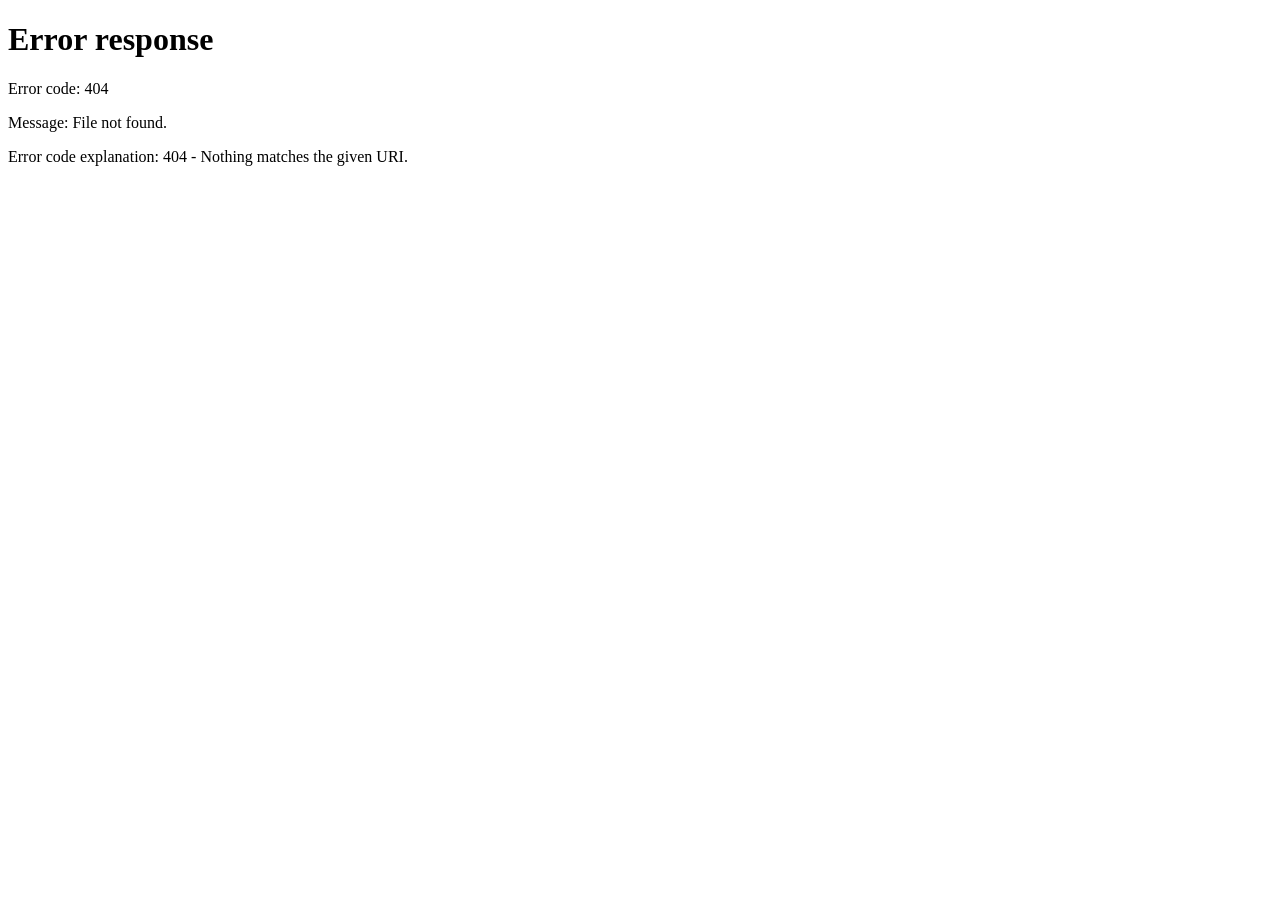
==== frontend/index.html @ 8ead1ac6 "Add dashboard" ====
<!DOCTYPE html>
<html lang="en">
<head>
    <meta charset="UTF-8">
    <meta name="viewport" content="width=device-width, initial-scale=1.0">
    <title>Campus Service Request Management System</title>
    <script>
        // Direct entry-point redirect
        if (localStorage.getItem("csrms_token")) {
            window.location.replace("/dashboard");
        } else {
            window.location.replace("/login");
        }
    </script>
</head>
<body>
    <p style="text-align: center; margin-top: 10%;">Redirecting...</p>
</body>
</html>
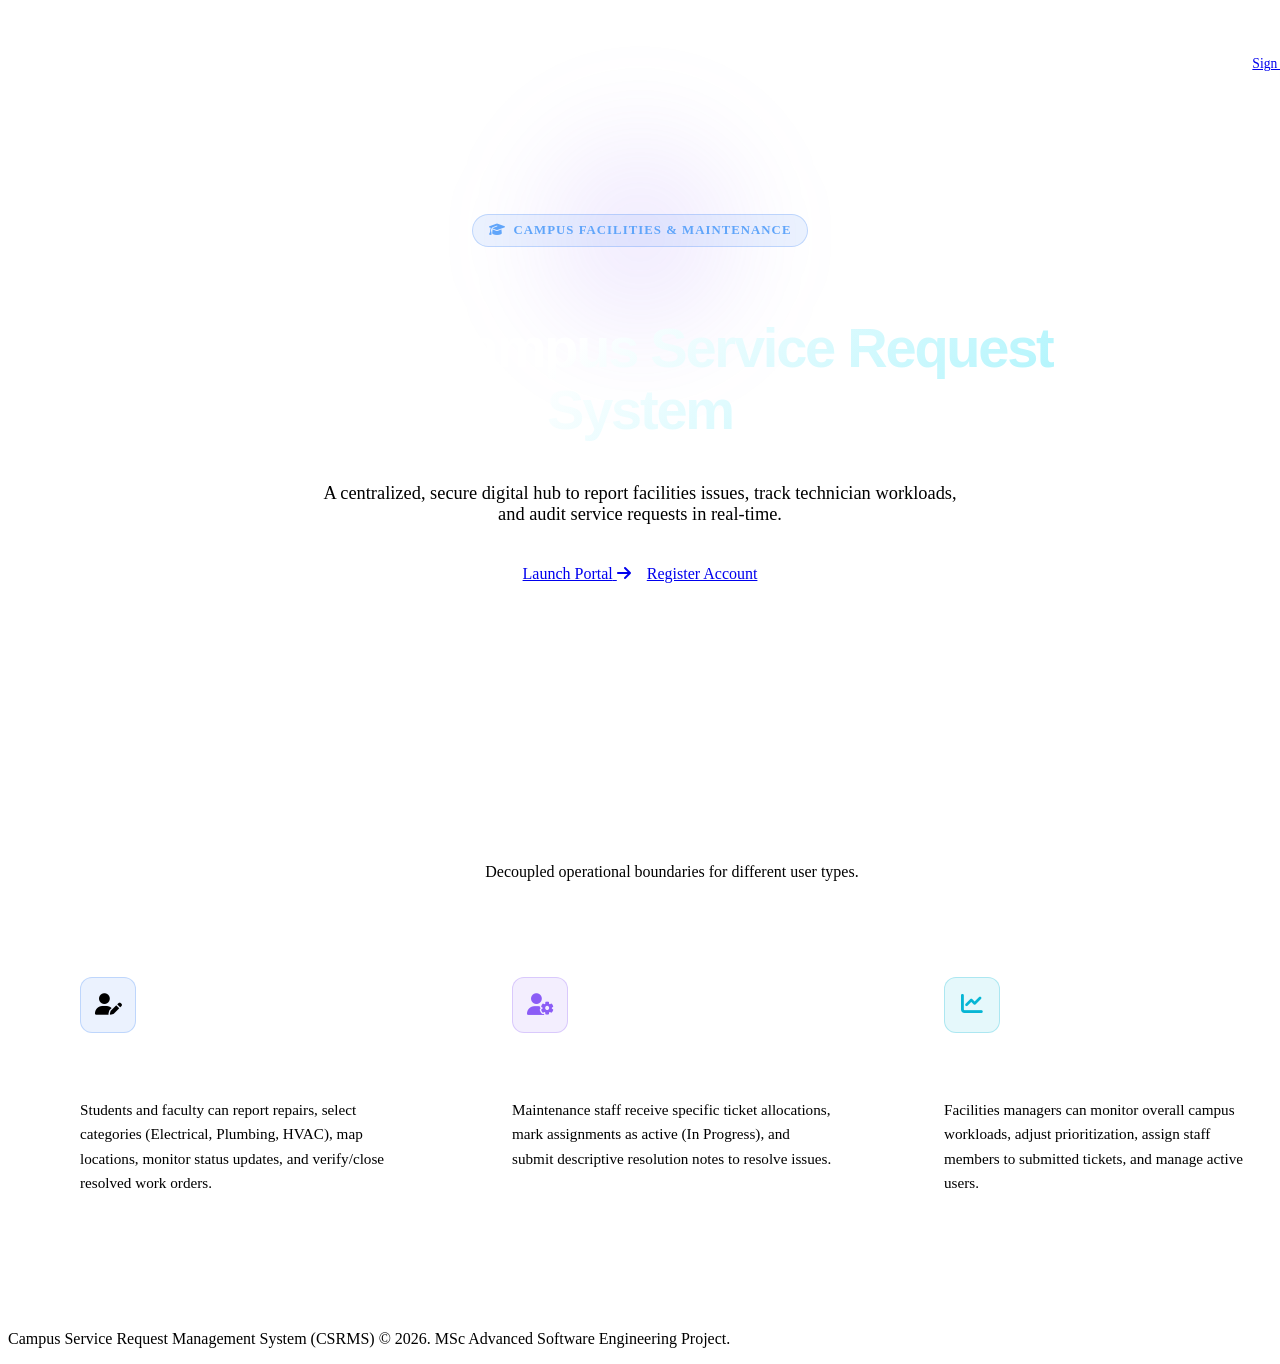
==== commit 645e719d: "Implement dynamic public homepage at root route" ====
--- a/frontend/index.html
+++ b/frontend/index.html
@@ -3,17 +3,260 @@
 <head>
     <meta charset="UTF-8">
     <meta name="viewport" content="width=device-width, initial-scale=1.0">
-    <title>Campus Service Request Management System</title>
+    <title>Campus Service Request Management System (CSRMS)</title>
+    <link rel="stylesheet" href="/css/styles.css">
+    <link rel="stylesheet" href="https://cdnjs.cloudflare.com/ajax/libs/font-awesome/6.4.0/css/all.min.css">
+    <link rel="icon" href="data:,">
+    <style>
+        /* Dedicated Landing Page Styles */
+        .landing-hero {
+            display: flex;
+            flex-direction: column;
+            align-items: center;
+            text-align: center;
+            padding: 6rem 2rem 4rem;
+            max-width: 900px;
+            margin: 0 auto;
+            position: relative;
+        }
+
+        .landing-hero::before {
+            content: '';
+            position: absolute;
+            top: 20%;
+            left: 50%;
+            transform: translate(-50%, -50%);
+            width: 300px;
+            height: 300px;
+            background: radial-gradient(circle, rgba(139, 92, 246, 0.15) 0%, transparent 70%);
+            z-index: -1;
+            filter: blur(40px);
+        }
+
+        .badge-announcement {
+            background-color: rgba(59, 130, 246, 0.1);
+            color: #60a5fa;
+            border: 1px solid rgba(59, 130, 246, 0.25);
+            padding: 0.5rem 1rem;
+            border-radius: 50px;
+            font-size: 0.8rem;
+            font-weight: 700;
+            text-transform: uppercase;
+            letter-spacing: 0.08em;
+            margin-bottom: 1.5rem;
+            display: inline-flex;
+            align-items: center;
+            gap: 0.5rem;
+        }
+
+        .landing-title {
+            font-family: 'Space Grotesk', sans-serif;
+            font-size: 3.5rem;
+            font-weight: 700;
+            line-height: 1.1;
+            letter-spacing: -0.04em;
+            margin-bottom: 1.5rem;
+            background: linear-gradient(135deg, #ffffff 40%, #a5f3fc 100%);
+            -webkit-background-clip: text;
+            -webkit-text-fill-color: transparent;
+        }
+
+        @media (max-width: 768px) {
+            .landing-title {
+                font-size: 2.5rem;
+            }
+        }
+
+        .landing-subtitle {
+            color: var(--text-sub);
+            font-size: 1.15rem;
+            max-width: 650px;
+            margin-bottom: 2.5rem;
+        }
+
+        .cta-group {
+            display: flex;
+            gap: 1rem;
+            flex-wrap: wrap;
+            justify-content: center;
+            margin-bottom: 4rem;
+        }
+
+        .features-section {
+            padding: 4rem 2rem;
+            max-width: var(--max-width);
+            margin: 0 auto;
+            width: 100%;
+        }
+
+        .section-header {
+            text-align: center;
+            margin-bottom: 3.5rem;
+        }
+
+        .section-header h2 {
+            font-family: 'Space Grotesk', sans-serif;
+            font-size: 2.25rem;
+            font-weight: 700;
+            letter-spacing: -0.03em;
+            color: #fff;
+            margin-bottom: 0.5rem;
+        }
+
+        .features-grid {
+            display: grid;
+            grid-template-columns: repeat(auto-fit, minmax(320px, 1fr));
+            gap: 2rem;
+        }
+
+        .feature-card {
+            background: var(--bg-surface);
+            backdrop-filter: blur(var(--blur-glass));
+            border: 1px solid var(--border-glass);
+            border-radius: var(--radius-md);
+            padding: 2.5rem;
+            transition: var(--transition);
+            box-shadow: var(--shadow-premium);
+        }
+
+        .feature-card:hover {
+            transform: translateY(-4px);
+            border-color: var(--border-active);
+            box-shadow: 0 15px 30px rgba(59, 130, 246, 0.15);
+        }
+
+        .feature-icon-wrapper {
+            width: 54px;
+            height: 54px;
+            border-radius: 12px;
+            background: rgba(59, 130, 246, 0.1);
+            border: 1px solid rgba(59, 130, 246, 0.25);
+            display: flex;
+            align-items: center;
+            justify-content: center;
+            margin-bottom: 1.5rem;
+        }
+
+        .feature-icon-wrapper i {
+            color: var(--primary);
+            font-size: 1.35rem;
+        }
+
+        .feature-card h3 {
+            font-family: 'Space Grotesk', sans-serif;
+            font-size: 1.35rem;
+            font-weight: 700;
+            color: #fff;
+            margin-bottom: 0.75rem;
+        }
+
+        .feature-card p {
+            color: var(--text-sub);
+            font-size: 0.95rem;
+            line-height: 1.6;
+        }
+
+        /* Top Navbar for Landing Page */
+        .landing-nav {
+            display: flex;
+            justify-content: space-between;
+            align-items: center;
+            padding: 1.5rem 2.5rem;
+            max-width: var(--max-width);
+            margin: 0 auto;
+            width: 100%;
+            border-bottom: 1px solid var(--border-glass);
+        }
+
+        .landing-nav .logo-section h2 {
+            font-family: 'Space Grotesk', sans-serif;
+            font-size: 1.35rem;
+            font-weight: 700;
+            background: var(--cyan-gradient);
+            -webkit-background-clip: text;
+            -webkit-text-fill-color: transparent;
+        }
+    </style>
+</head>
+<body>
+    <!-- Public Navbar -->
+    <nav class="landing-nav">
+        <div class="logo-section">
+            <h2><i class="fa-solid fa-hotel" style="color: #3b82f6; margin-right: 0.5rem;"></i>CSRMS Portal</h2>
+        </div>
+        <div>
+            <a href="/login" class="btn btn-secondary" style="padding: 0.5rem 1.25rem; font-size: 0.85rem;">Sign In</a>
+        </div>
+    </nav>
+
+    <!-- Hero Content -->
+    <main style="flex: 1;">
+        <section class="landing-hero">
+            <div class="badge-announcement">
+                <i class="fa-solid fa-graduation-cap"></i>
+                <span>Campus Facilities & Maintenance</span>
+            </div>
+            <h1 class="landing-title">Modern Campus Service Request System</h1>
+            <p class="landing-subtitle">
+                A centralized, secure digital hub to report facilities issues, track technician workloads, and audit service requests in real-time.
+            </p>
+            <div class="cta-group">
+                <a href="/login" class="btn btn-primary" style="width: auto;">
+                    <span>Launch Portal</span>
+                    <i class="fa-solid fa-arrow-right"></i>
+                </a>
+                <a href="/register" class="btn btn-secondary">
+                    <span>Register Account</span>
+                </a>
+            </div>
+        </section>
+
+        <!-- Features Grid -->
+        <section class="features-section">
+            <div class="section-header">
+                <h2>Role-Based Capabilities</h2>
+                <p style="color: var(--text-sub); font-size: 1rem;">Decoupled operational boundaries for different user types.</p>
+            </div>
+            
+            <div class="features-grid">
+                <!-- Card 1 -->
+                <div class="feature-card">
+                    <div class="feature-icon-wrapper">
+                        <i class="fa-solid fa-user-pen"></i>
+                    </div>
+                    <h3>Requesters Portal</h3>
+                    <p>Students and faculty can report repairs, select categories (Electrical, Plumbing, HVAC), map locations, monitor status updates, and verify/close resolved work orders.</p>
+                </div>
+                <!-- Card 2 -->
+                <div class="feature-card">
+                    <div class="feature-icon-wrapper" style="background: rgba(139, 92, 246, 0.1); border-color: rgba(139, 92, 246, 0.25);">
+                        <i class="fa-solid fa-user-gear" style="color: #8b5cf6;"></i>
+                    </div>
+                    <h3>Technician Workbench</h3>
+                    <p>Maintenance staff receive specific ticket allocations, mark assignments as active (In Progress), and submit descriptive resolution notes to resolve issues.</p>
+                </div>
+                <!-- Card 3 -->
+                <div class="feature-card">
+                    <div class="feature-icon-wrapper" style="background: rgba(6, 182, 212, 0.1); border-color: rgba(6, 182, 212, 0.25);">
+                        <i class="fa-solid fa-chart-line" style="color: #06b6d4;"></i>
+                    </div>
+                    <h3>Admin Console</h3>
+                    <p>Facilities managers can monitor overall campus workloads, adjust prioritization, assign staff members to submitted tickets, and manage active users.</p>
+                </div>
+            </div>
+        </section>
+    </main>
+
+    <!-- Global Footer -->
+    <footer class="app-footer">
+        <p>Campus Service Request Management System (CSRMS) © 2026. MSc Advanced Software Engineering Project.</p>
+    </footer>
+
     <script>
-        // Direct entry-point redirect
+        // Redirect to dashboard if already authenticated
         if (localStorage.getItem("csrms_token")) {
             window.location.replace("/dashboard");
-        } else {
-            window.location.replace("/login");
         }
     </script>
-</head>
-<body>
-    <p style="text-align: center; margin-top: 10%;">Redirecting...</p>
 </body>
 </html>
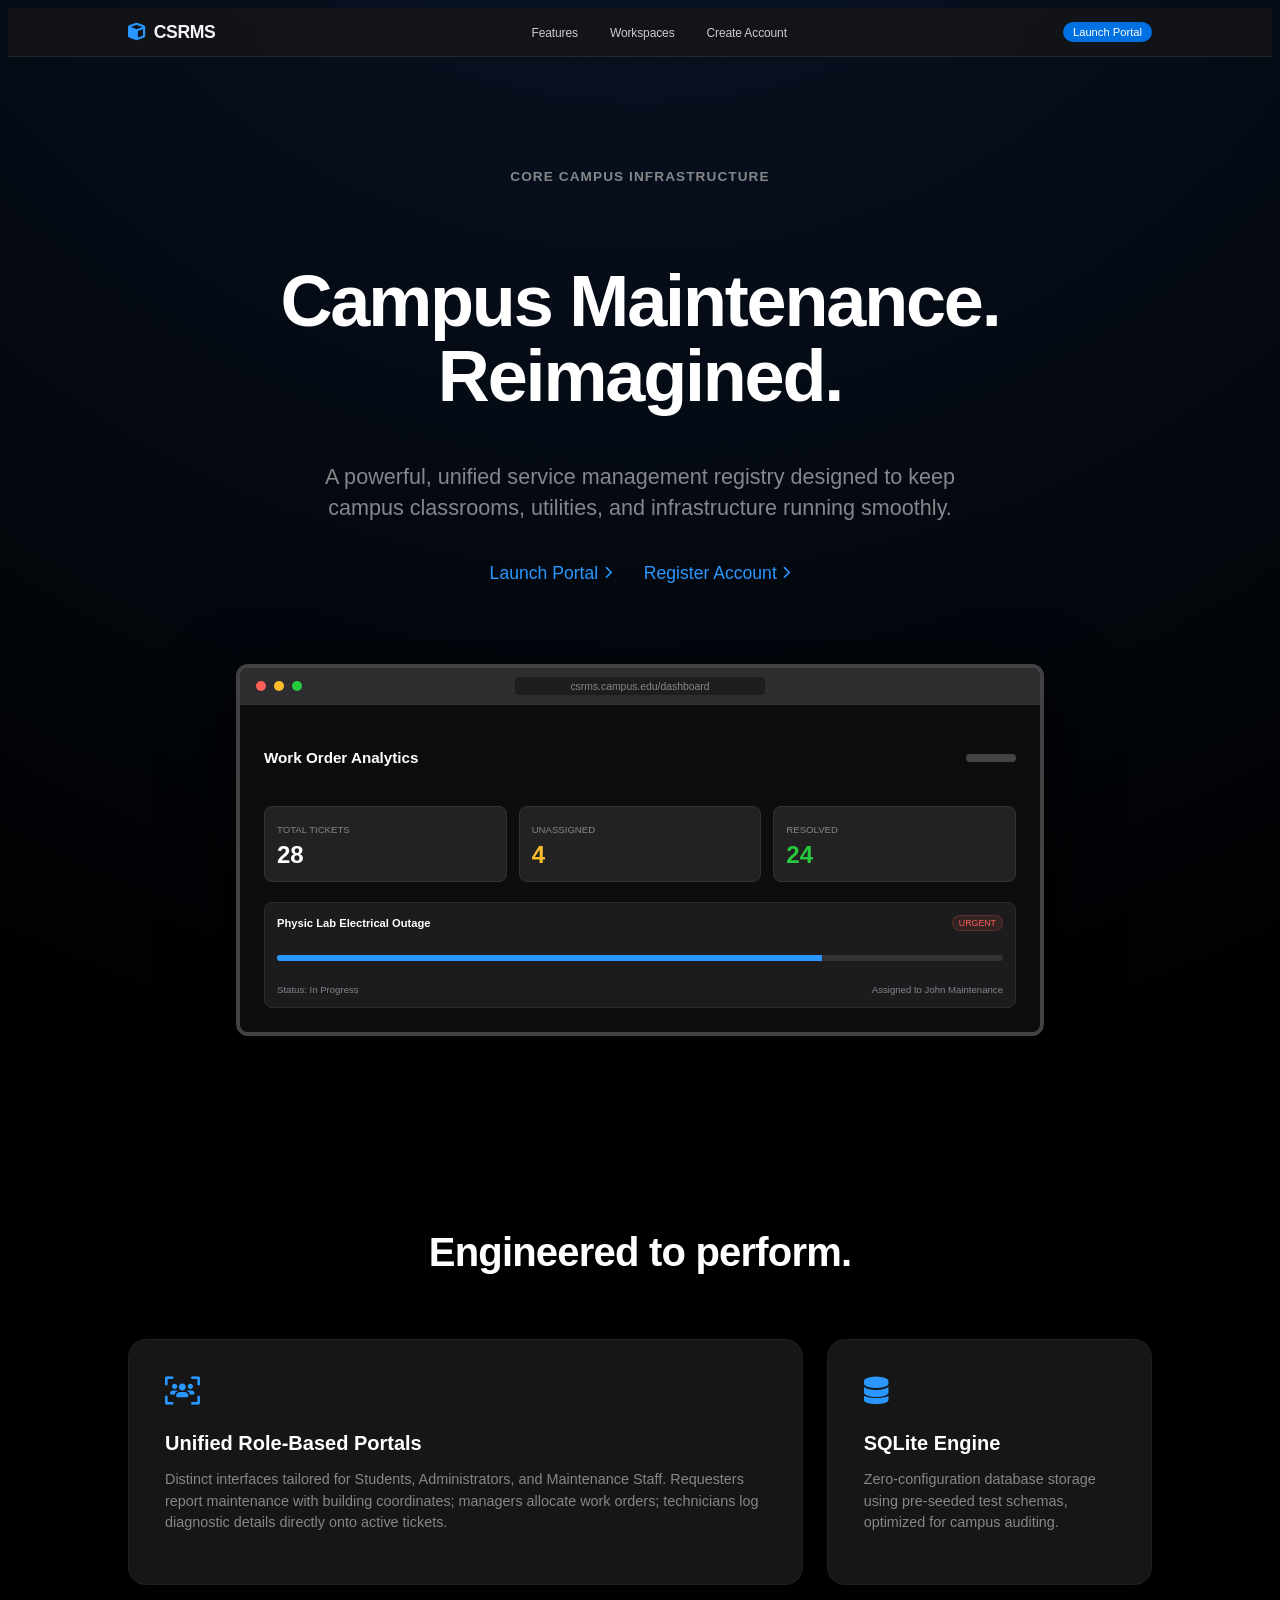
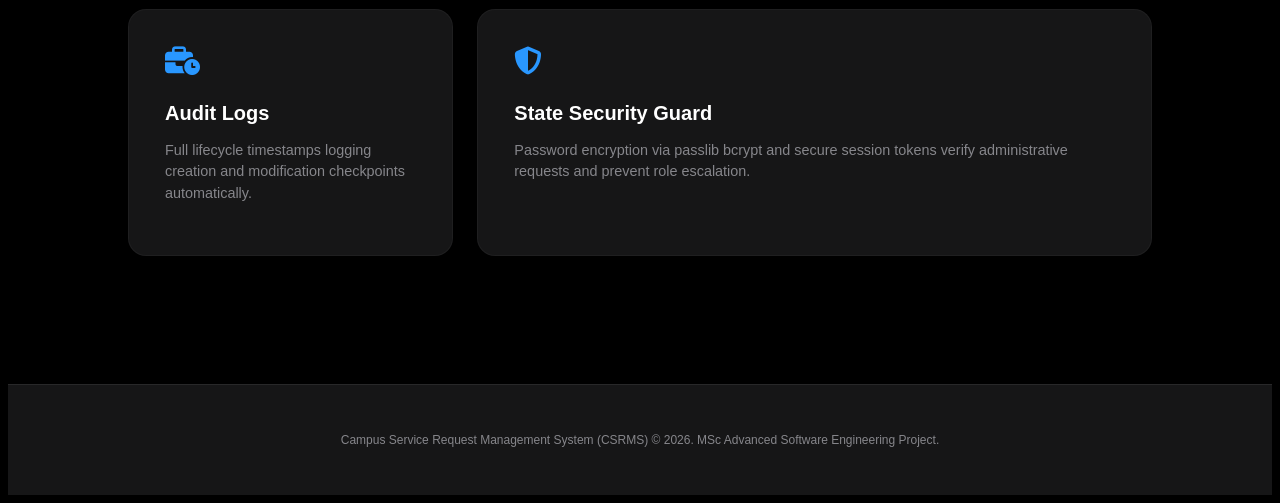
==== commit babd7eee: "Redesign landing page to reflect Apple product launch aesthetic" ====
--- a/frontend/index.html
+++ b/frontend/index.html
@@ -3,252 +3,457 @@
 <head>
     <meta charset="UTF-8">
     <meta name="viewport" content="width=device-width, initial-scale=1.0">
-    <title>Campus Service Request Management System (CSRMS)</title>
+    <title>CSRMS - Campus Maintenance. Reimagined.</title>
     <link rel="stylesheet" href="/css/styles.css">
     <link rel="stylesheet" href="https://cdnjs.cloudflare.com/ajax/libs/font-awesome/6.4.0/css/all.min.css">
     <link rel="icon" href="data:,">
     <style>
-        /* Dedicated Landing Page Styles */
-        .landing-hero {
+        /* Apple-Style Aesthetic Overrides */
+        body {
+            background-color: #000000 !important;
+            background-image: 
+                radial-gradient(circle at 50% -20%, rgba(59, 130, 246, 0.18) 0%, transparent 60%) !important;
+            color: #f5f5f7 !important;
+            font-family: -apple-system, BlinkMacSystemFont, "Segoe UI", Roboto, Helvetica, Arial, sans-serif;
+            -webkit-font-smoothing: antialiased;
+        }
+
+        /* Apple Minimalist Header */
+        .apple-nav {
+            background: rgba(22, 22, 23, 0.8);
+            backdrop-filter: blur(20px);
+            -webkit-backdrop-filter: blur(20px);
+            border-bottom: 1px solid rgba(255, 255, 255, 0.08);
+            position: sticky;
+            top: 0;
+            z-index: 1000;
+            width: 100%;
+        }
+
+        .apple-nav-container {
+            max-width: 1024px;
+            margin: 0 auto;
+            display: flex;
+            justify-content: space-between;
+            align-items: center;
+            height: 48px;
+            padding: 0 22px;
+        }
+
+        .apple-nav-logo {
+            font-family: 'Space Grotesk', sans-serif;
+            font-size: 1.1rem;
+            font-weight: 700;
+            color: #f5f5f7;
+            text-decoration: none;
+            display: flex;
+            align-items: center;
+            gap: 0.5rem;
+            letter-spacing: -0.02em;
+        }
+
+        .apple-nav-links {
+            display: flex;
+            gap: 2rem;
+            list-style: none;
+        }
+
+        @media (max-width: 768px) {
+            .apple-nav-links {
+                display: none;
+            }
+        }
+
+        .apple-nav-links a {
+            color: #cccccc;
+            text-decoration: none;
+            font-size: 0.75rem;
+            font-weight: 400;
+            transition: color 0.3s ease;
+            letter-spacing: -0.01em;
+        }
+
+        .apple-nav-links a:hover {
+            color: #f5f5f7;
+        }
+
+        .apple-nav-cta {
+            background-color: #0071e3;
+            color: #ffffff;
+            font-size: 0.7rem;
+            font-weight: 500;
+            padding: 4px 10px;
+            border-radius: 12px;
+            text-decoration: none;
+            transition: background 0.3s ease;
+        }
+
+        .apple-nav-cta:hover {
+            background-color: #147ce5;
+        }
+
+        /* Large Hero Presentation */
+        .hero-section {
             display: flex;
             flex-direction: column;
             align-items: center;
             text-align: center;
-            padding: 6rem 2rem 4rem;
-            max-width: 900px;
+            padding: 7rem 2rem 4rem;
+            max-width: 1000px;
             margin: 0 auto;
-            position: relative;
-        }
-
-        .landing-hero::before {
-            content: '';
-            position: absolute;
-            top: 20%;
-            left: 50%;
-            transform: translate(-50%, -50%);
-            width: 300px;
-            height: 300px;
-            background: radial-gradient(circle, rgba(139, 92, 246, 0.15) 0%, transparent 70%);
-            z-index: -1;
-            filter: blur(40px);
-        }
-
-        .badge-announcement {
-            background-color: rgba(59, 130, 246, 0.1);
-            color: #60a5fa;
-            border: 1px solid rgba(59, 130, 246, 0.25);
-            padding: 0.5rem 1rem;
-            border-radius: 50px;
-            font-size: 0.8rem;
-            font-weight: 700;
+        }
+
+        .hero-tag {
+            color: #86868b;
+            font-size: 0.85rem;
+            font-weight: 600;
+            letter-spacing: 0.08em;
             text-transform: uppercase;
-            letter-spacing: 0.08em;
-            margin-bottom: 1.5rem;
-            display: inline-flex;
-            align-items: center;
-            gap: 0.5rem;
-        }
-
-        .landing-title {
-            font-family: 'Space Grotesk', sans-serif;
-            font-size: 3.5rem;
-            font-weight: 700;
-            line-height: 1.1;
-            letter-spacing: -0.04em;
-            margin-bottom: 1.5rem;
-            background: linear-gradient(135deg, #ffffff 40%, #a5f3fc 100%);
-            -webkit-background-clip: text;
-            -webkit-text-fill-color: transparent;
-        }
-
-        @media (max-width: 768px) {
-            .landing-title {
-                font-size: 2.5rem;
-            }
-        }
-
-        .landing-subtitle {
-            color: var(--text-sub);
-            font-size: 1.15rem;
-            max-width: 650px;
-            margin-bottom: 2.5rem;
-        }
-
-        .cta-group {
-            display: flex;
-            gap: 1rem;
-            flex-wrap: wrap;
-            justify-content: center;
-            margin-bottom: 4rem;
-        }
-
-        .features-section {
-            padding: 4rem 2rem;
-            max-width: var(--max-width);
-            margin: 0 auto;
-            width: 100%;
-        }
-
-        .section-header {
-            text-align: center;
-            margin-bottom: 3.5rem;
-        }
-
-        .section-header h2 {
-            font-family: 'Space Grotesk', sans-serif;
-            font-size: 2.25rem;
+            margin-bottom: 1.25rem;
+        }
+
+        .hero-title {
+            font-family: -apple-system, BlinkMacSystemFont, sans-serif;
+            font-size: 4.5rem;
             font-weight: 700;
             letter-spacing: -0.03em;
-            color: #fff;
-            margin-bottom: 0.5rem;
-        }
-
-        .features-grid {
+            line-height: 1.05;
+            color: #ffffff;
+            margin-bottom: 1.5rem;
+        }
+
+        @media (max-width: 768px) {
+            .hero-title {
+                font-size: 3rem;
+            }
+        }
+
+        .hero-subtitle {
+            font-size: 1.35rem;
+            line-height: 1.45;
+            color: #86868b;
+            max-width: 680px;
+            margin-bottom: 2.5rem;
+            font-weight: 400;
+        }
+
+        .hero-ctas {
+            display: flex;
+            gap: 2rem;
+            font-size: 1.1rem;
+            font-weight: 500;
+            margin-bottom: 5rem;
+        }
+
+        .hero-ctas a {
+            color: #2997ff;
+            text-decoration: none;
+            display: flex;
+            align-items: center;
+            gap: 0.35rem;
+            transition: opacity 0.3s ease;
+        }
+
+        .hero-ctas a:hover {
+            text-decoration: underline;
+            opacity: 0.9;
+        }
+
+        /* Rendered CSS Device Frame Mockup */
+        .device-mockup {
+            width: 100%;
+            max-width: 800px;
+            background: #161617;
+            border: 4px solid #424245;
+            border-radius: 12px;
+            box-shadow: 0 25px 70px rgba(0, 0, 0, 0.9);
+            overflow: hidden;
+            margin-bottom: 6rem;
+            animation: mockupEntry 1s cubic-bezier(0.16, 1, 0.3, 1) forwards;
+        }
+
+        .mockup-header {
+            height: 36px;
+            background: #2d2d2f;
+            display: flex;
+            align-items: center;
+            padding: 0 16px;
+            border-bottom: 1px solid #333;
+            position: relative;
+        }
+
+        .mockup-dots {
+            display: flex;
+            gap: 8px;
+        }
+
+        .mockup-dot {
+            width: 10px;
+            height: 10px;
+            border-radius: 50%;
+        }
+
+        .mockup-dot.red { background: #ff5f56; }
+        .mockup-dot.yellow { background: #ffbd2e; }
+        .mockup-dot.green { background: #27c93f; }
+
+        .mockup-bar {
+            width: 250px;
+            height: 18px;
+            background: #1e1e1f;
+            border-radius: 4px;
+            position: absolute;
+            left: 50%;
+            transform: translateX(-50%);
+            display: flex;
+            align-items: center;
+            justify-content: center;
+            font-size: 0.65rem;
+            color: #86868b;
+        }
+
+        .mockup-body {
+            padding: 24px;
+            background: #0d0d0e;
+            text-align: left;
+        }
+
+        /* Bento Box Layout */
+        .bento-section {
+            max-width: 1024px;
+            margin: 0 auto 8rem;
+            padding: 0 24px;
+        }
+
+        .bento-header {
+            text-align: center;
+            margin-bottom: 4rem;
+        }
+
+        .bento-header h2 {
+            font-size: 2.5rem;
+            font-weight: 700;
+            letter-spacing: -0.02em;
+            color: #ffffff;
+        }
+
+        .bento-grid {
             display: grid;
-            grid-template-columns: repeat(auto-fit, minmax(320px, 1fr));
-            gap: 2rem;
-        }
-
-        .feature-card {
-            background: var(--bg-surface);
-            backdrop-filter: blur(var(--blur-glass));
-            border: 1px solid var(--border-glass);
-            border-radius: var(--radius-md);
-            padding: 2.5rem;
-            transition: var(--transition);
-            box-shadow: var(--shadow-premium);
-        }
-
-        .feature-card:hover {
-            transform: translateY(-4px);
-            border-color: var(--border-active);
-            box-shadow: 0 15px 30px rgba(59, 130, 246, 0.15);
-        }
-
-        .feature-icon-wrapper {
-            width: 54px;
-            height: 54px;
-            border-radius: 12px;
-            background: rgba(59, 130, 246, 0.1);
-            border: 1px solid rgba(59, 130, 246, 0.25);
-            display: flex;
-            align-items: center;
-            justify-content: center;
+            grid-template-columns: repeat(3, 1fr);
+            gap: 1.5rem;
+        }
+
+        @media (max-width: 768px) {
+            .bento-grid {
+                grid-template-columns: 1fr;
+            }
+        }
+
+        .bento-card {
+            background: #161617;
+            border-radius: 18px;
+            padding: 2.25rem;
+            border: 1px solid rgba(255, 255, 255, 0.04);
+            display: flex;
+            flex-direction: column;
+            justify-content: space-between;
+            transition: transform 0.3s ease, border-color 0.3s ease;
+        }
+
+        .bento-card:hover {
+            transform: scale(1.02);
+            border-color: rgba(255, 255, 255, 0.12);
+        }
+
+        .bento-card.col-2 {
+            grid-column: span 2;
+        }
+
+        @media (max-width: 768px) {
+            .bento-card.col-2 {
+                grid-column: span 1;
+            }
+        }
+
+        .bento-card h3 {
+            font-size: 1.25rem;
+            font-weight: 600;
+            color: #ffffff;
+            margin-bottom: 0.75rem;
+        }
+
+        .bento-card p {
+            color: #86868b;
+            font-size: 0.9rem;
+            line-height: 1.5;
+        }
+
+        .bento-icon {
+            font-size: 1.75rem;
+            color: #2997ff;
             margin-bottom: 1.5rem;
         }
 
-        .feature-icon-wrapper i {
-            color: var(--primary);
-            font-size: 1.35rem;
-        }
-
-        .feature-card h3 {
-            font-family: 'Space Grotesk', sans-serif;
-            font-size: 1.35rem;
-            font-weight: 700;
-            color: #fff;
-            margin-bottom: 0.75rem;
-        }
-
-        .feature-card p {
-            color: var(--text-sub);
-            font-size: 0.95rem;
-            line-height: 1.6;
-        }
-
-        /* Top Navbar for Landing Page */
-        .landing-nav {
-            display: flex;
-            justify-content: space-between;
-            align-items: center;
-            padding: 1.5rem 2.5rem;
-            max-width: var(--max-width);
+        /* Apple Minimalist Footer */
+        .apple-footer {
+            background: #161617;
+            border-top: 1px solid rgba(255, 255, 255, 0.08);
+            padding: 3rem 1.5rem;
+            font-size: 0.75rem;
+            color: #86868b;
+            text-align: center;
+        }
+
+        .apple-footer p {
+            max-width: 1024px;
             margin: 0 auto;
-            width: 100%;
-            border-bottom: 1px solid var(--border-glass);
-        }
-
-        .landing-nav .logo-section h2 {
-            font-family: 'Space Grotesk', sans-serif;
-            font-size: 1.35rem;
-            font-weight: 700;
-            background: var(--cyan-gradient);
-            -webkit-background-clip: text;
-            -webkit-text-fill-color: transparent;
+        }
+
+        @keyframes mockupEntry {
+            from {
+                opacity: 0;
+                transform: translateY(40px) scale(0.98);
+            }
+            to {
+                opacity: 1;
+                transform: translateY(0) scale(1);
+            }
         }
     </style>
 </head>
 <body>
-    <!-- Public Navbar -->
-    <nav class="landing-nav">
-        <div class="logo-section">
-            <h2><i class="fa-solid fa-hotel" style="color: #3b82f6; margin-right: 0.5rem;"></i>CSRMS Portal</h2>
-        </div>
-        <div>
-            <a href="/login" class="btn btn-secondary" style="padding: 0.5rem 1.25rem; font-size: 0.85rem;">Sign In</a>
+    <!-- Apple Thin Header Navigation -->
+    <nav class="apple-nav">
+        <div class="apple-nav-container">
+            <a href="/" class="apple-nav-logo">
+                <i class="fa-solid fa-cube" style="color: #2997ff;"></i>
+                <span>CSRMS</span>
+            </a>
+            <ul class="apple-nav-links">
+                <li><a href="#features">Features</a></li>
+                <li><a href="#workspaces">Workspaces</a></li>
+                <li><a href="/register">Create Account</a></li>
+            </ul>
+            <a href="/login" class="apple-nav-cta">Launch Portal</a>
         </div>
     </nav>
 
-    <!-- Hero Content -->
-    <main style="flex: 1;">
-        <section class="landing-hero">
-            <div class="badge-announcement">
-                <i class="fa-solid fa-graduation-cap"></i>
-                <span>Campus Facilities & Maintenance</span>
+    <!-- Product Intro Hero -->
+    <main>
+        <section class="hero-section">
+            <span class="hero-tag">Core Campus Infrastructure</span>
+            <h1 class="hero-title">Campus Maintenance. Reimagined.</h1>
+            <p class="hero-subtitle">
+                A powerful, unified service management registry designed to keep campus classrooms, utilities, and infrastructure running smoothly.
+            </p>
+            <div class="hero-ctas">
+                <a href="/login">Launch Portal <i class="fa-solid fa-chevron-right" style="font-size: 0.8rem;"></i></a>
+                <a href="/register">Register Account <i class="fa-solid fa-chevron-right" style="font-size: 0.8rem;"></i></a>
             </div>
-            <h1 class="landing-title">Modern Campus Service Request System</h1>
-            <p class="landing-subtitle">
-                A centralized, secure digital hub to report facilities issues, track technician workloads, and audit service requests in real-time.
-            </p>
-            <div class="cta-group">
-                <a href="/login" class="btn btn-primary" style="width: auto;">
-                    <span>Launch Portal</span>
-                    <i class="fa-solid fa-arrow-right"></i>
-                </a>
-                <a href="/register" class="btn btn-secondary">
-                    <span>Register Account</span>
-                </a>
+
+            <!-- Device Frame Mockup of Dashboard -->
+            <div class="device-mockup">
+                <div class="mockup-header">
+                    <div class="mockup-dots">
+                        <div class="mockup-dot red"></div>
+                        <div class="mockup-dot yellow"></div>
+                        <div class="mockup-dot green"></div>
+                    </div>
+                    <div class="mockup-bar">csrms.campus.edu/dashboard</div>
+                </div>
+                <div class="mockup-body">
+                    <!-- Miniature Dashboard Preview -->
+                    <div style="display:flex; justify-content:space-between; align-items:center; margin-bottom: 20px;">
+                        <h4 style="color:#ffffff; font-size:0.95rem; font-weight:600;">Work Order Analytics</h4>
+                        <div style="width:50px; height:8px; background:#444; border-radius:4px;"></div>
+                    </div>
+                    <div style="display:grid; grid-template-columns: repeat(3, 1fr); gap:12px; margin-bottom:20px;">
+                        <div style="background:#222; border-radius:8px; padding:12px; border:1px solid #333;">
+                            <span style="font-size:0.6rem; color:#86868b; text-transform:uppercase;">Total Tickets</span>
+                            <div style="font-size:1.5rem; font-weight:700; color:#fff; margin-top:4px;">28</div>
+                        </div>
+                        <div style="background:#222; border-radius:8px; padding:12px; border:1px solid #333;">
+                            <span style="font-size:0.6rem; color:#86868b; text-transform:uppercase;">Unassigned</span>
+                            <div style="font-size:1.5rem; font-weight:700; color:#ffbd2e; margin-top:4px;">4</div>
+                        </div>
+                        <div style="background:#222; border-radius:8px; padding:12px; border:1px solid #333;">
+                            <span style="font-size:0.6rem; color:#86868b; text-transform:uppercase;">Resolved</span>
+                            <div style="font-size:1.5rem; font-weight:700; color:#27c93f; margin-top:4px;">24</div>
+                        </div>
+                    </div>
+                    <div style="background:#1c1c1e; height:80px; border-radius:8px; border:1px solid #2c2c2e; padding:12px; display:flex; flex-direction:column; justify-content:space-between;">
+                        <div style="display:flex; justify-content:space-between; align-items:center;">
+                            <span style="font-size:0.7rem; font-weight:600; color:#fff;">Physic Lab Electrical Outage</span>
+                            <span style="font-size:0.55rem; padding:2px 6px; border-radius:10px; background:rgba(255, 95, 86, 0.1); color:#ff5f56; border:1px solid rgba(255, 95, 86, 0.2);">URGENT</span>
+                        </div>
+                        <div style="height:6px; background:#333; border-radius:3px; overflow:hidden;">
+                            <div style="width:75%; height:100%; background:#2997ff;"></div>
+                        </div>
+                        <div style="display:flex; justify-content:space-between; font-size:0.6rem; color:#86868b;">
+                            <span>Status: In Progress</span>
+                            <span>Assigned to John Maintenance</span>
+                        </div>
+                    </div>
+                </div>
             </div>
         </section>
 
-        <!-- Features Grid -->
-        <section class="features-section">
-            <div class="section-header">
-                <h2>Role-Based Capabilities</h2>
-                <p style="color: var(--text-sub); font-size: 1rem;">Decoupled operational boundaries for different user types.</p>
+        <!-- Bento Grid Presentation -->
+        <section class="bento-section" id="features">
+            <div class="bento-header">
+                <h2>Engineered to perform.</h2>
             </div>
-            
-            <div class="features-grid">
-                <!-- Card 1 -->
-                <div class="feature-card">
-                    <div class="feature-icon-wrapper">
-                        <i class="fa-solid fa-user-pen"></i>
-                    </div>
-                    <h3>Requesters Portal</h3>
-                    <p>Students and faculty can report repairs, select categories (Electrical, Plumbing, HVAC), map locations, monitor status updates, and verify/close resolved work orders.</p>
-                </div>
-                <!-- Card 2 -->
-                <div class="feature-card">
-                    <div class="feature-icon-wrapper" style="background: rgba(139, 92, 246, 0.1); border-color: rgba(139, 92, 246, 0.25);">
-                        <i class="fa-solid fa-user-gear" style="color: #8b5cf6;"></i>
-                    </div>
-                    <h3>Technician Workbench</h3>
-                    <p>Maintenance staff receive specific ticket allocations, mark assignments as active (In Progress), and submit descriptive resolution notes to resolve issues.</p>
-                </div>
-                <!-- Card 3 -->
-                <div class="feature-card">
-                    <div class="feature-icon-wrapper" style="background: rgba(6, 182, 212, 0.1); border-color: rgba(6, 182, 212, 0.25);">
-                        <i class="fa-solid fa-chart-line" style="color: #06b6d4;"></i>
-                    </div>
-                    <h3>Admin Console</h3>
-                    <p>Facilities managers can monitor overall campus workloads, adjust prioritization, assign staff members to submitted tickets, and manage active users.</p>
+
+            <div class="bento-grid">
+                <!-- Bento 1: Role Workspaces (2/3 Col) -->
+                <div class="bento-card col-2">
+                    <div>
+                        <div class="bento-icon"><i class="fa-solid fa-users-viewfinder"></i></div>
+                        <h3>Unified Role-Based Portals</h3>
+                        <p>
+                            Distinct interfaces tailored for Students, Administrators, and Maintenance Staff. Requesters report maintenance with building coordinates; managers allocate work orders; technicians log diagnostic details directly onto active tickets.
+                        </p>
+                    </div>
+                </div>
+
+                <!-- Bento 2: Local Persistence (1/3 Col) -->
+                <div class="bento-card">
+                    <div>
+                        <div class="bento-icon"><i class="fa-solid fa-database"></i></div>
+                        <h3>SQLite Engine</h3>
+                        <p>
+                            Zero-configuration database storage using pre-seeded test schemas, optimized for campus auditing.
+                        </p>
+                    </div>
+                </div>
+
+                <!-- Bento 3: Time Registry (1/3 Col) -->
+                <div class="bento-card">
+                    <div>
+                        <div class="bento-icon"><i class="fa-solid fa-business-time"></i></div>
+                        <h3>Audit Logs</h3>
+                        <p>
+                            Full lifecycle timestamps logging creation and modification checkpoints automatically.
+                        </p>
+                    </div>
+                </div>
+
+                <!-- Bento 4: Securing Boundaries (2/3 Col) -->
+                <div class="bento-card col-2">
+                    <div>
+                        <div class="bento-icon"><i class="fa-solid fa-shield-halved"></i></div>
+                        <h3>State Security Guard</h3>
+                        <p>
+                            Password encryption via passlib bcrypt and secure session tokens verify administrative requests and prevent role escalation.
+                        </p>
+                    </div>
                 </div>
             </div>
         </section>
     </main>
 
-    <!-- Global Footer -->
-    <footer class="app-footer">
+    <!-- Apple Thin Footer -->
+    <footer class="apple-footer">
         <p>Campus Service Request Management System (CSRMS) © 2026. MSc Advanced Software Engineering Project.</p>
     </footer>
 
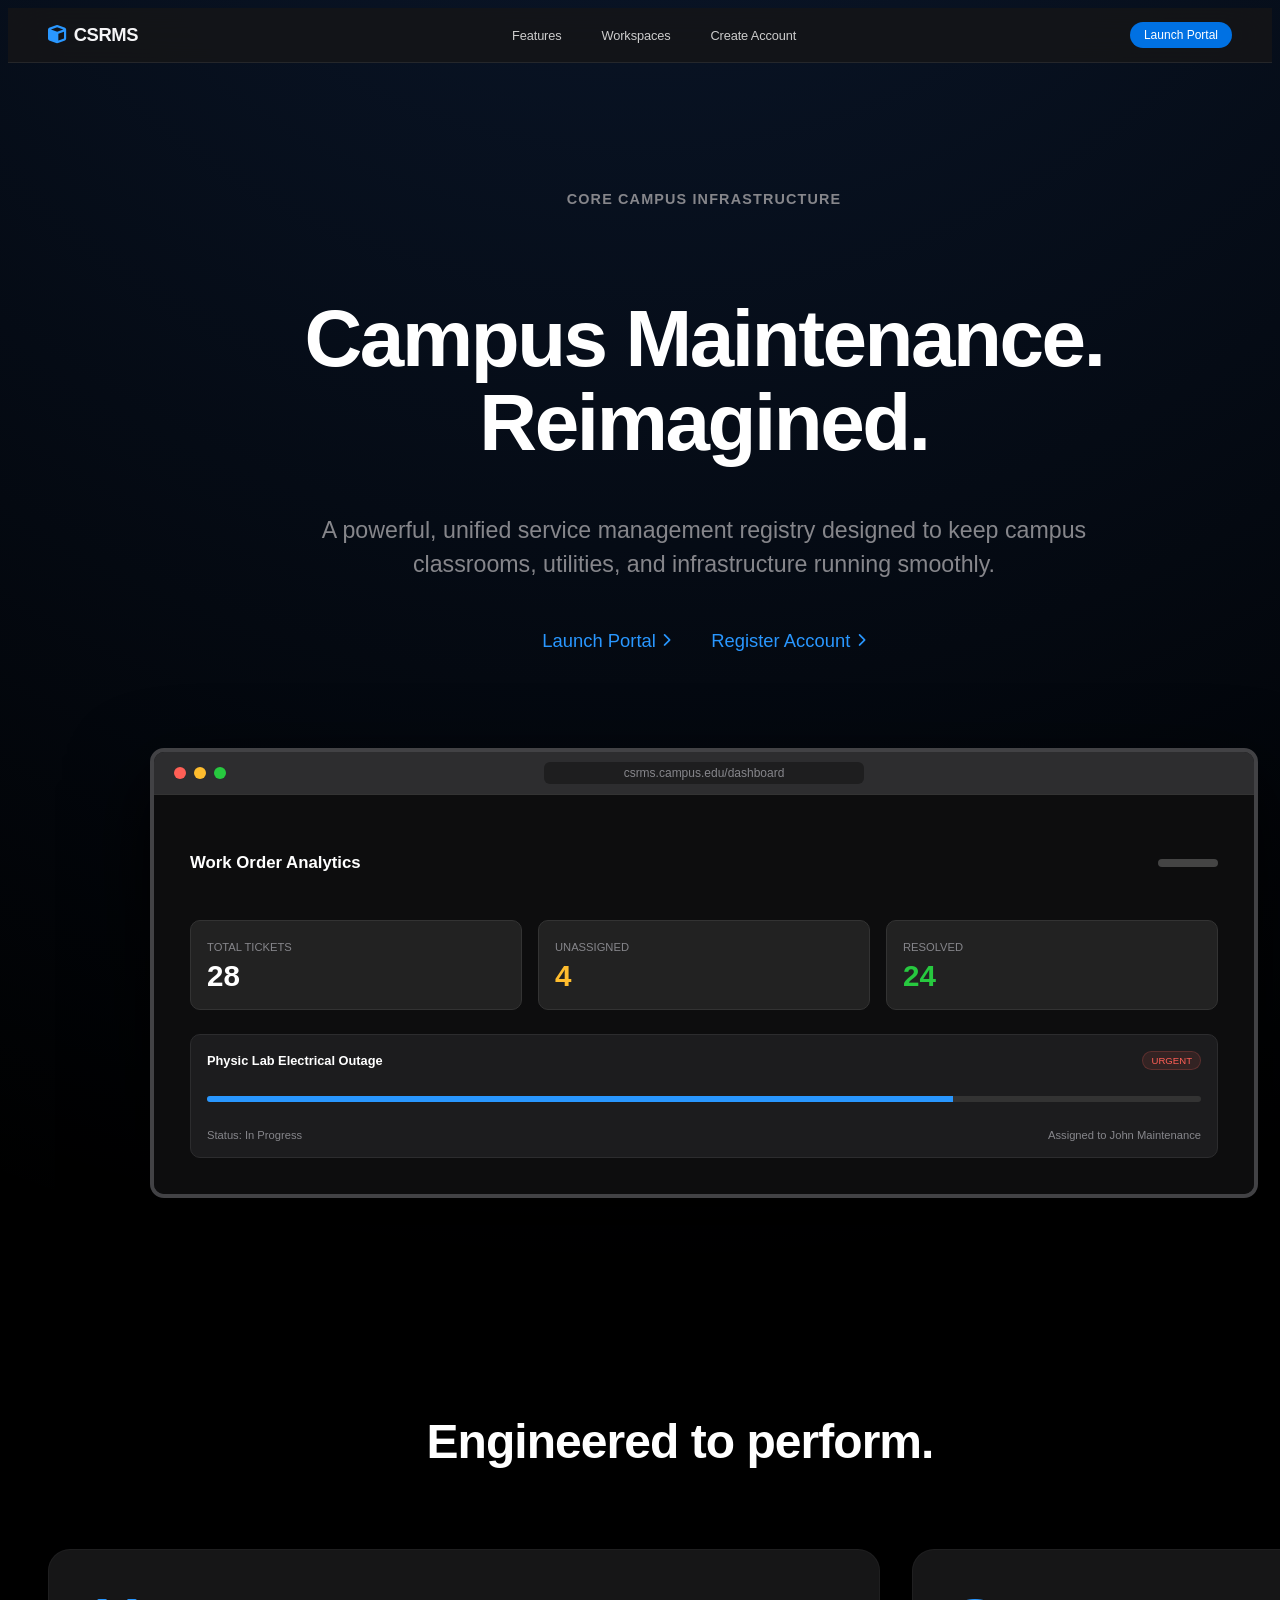
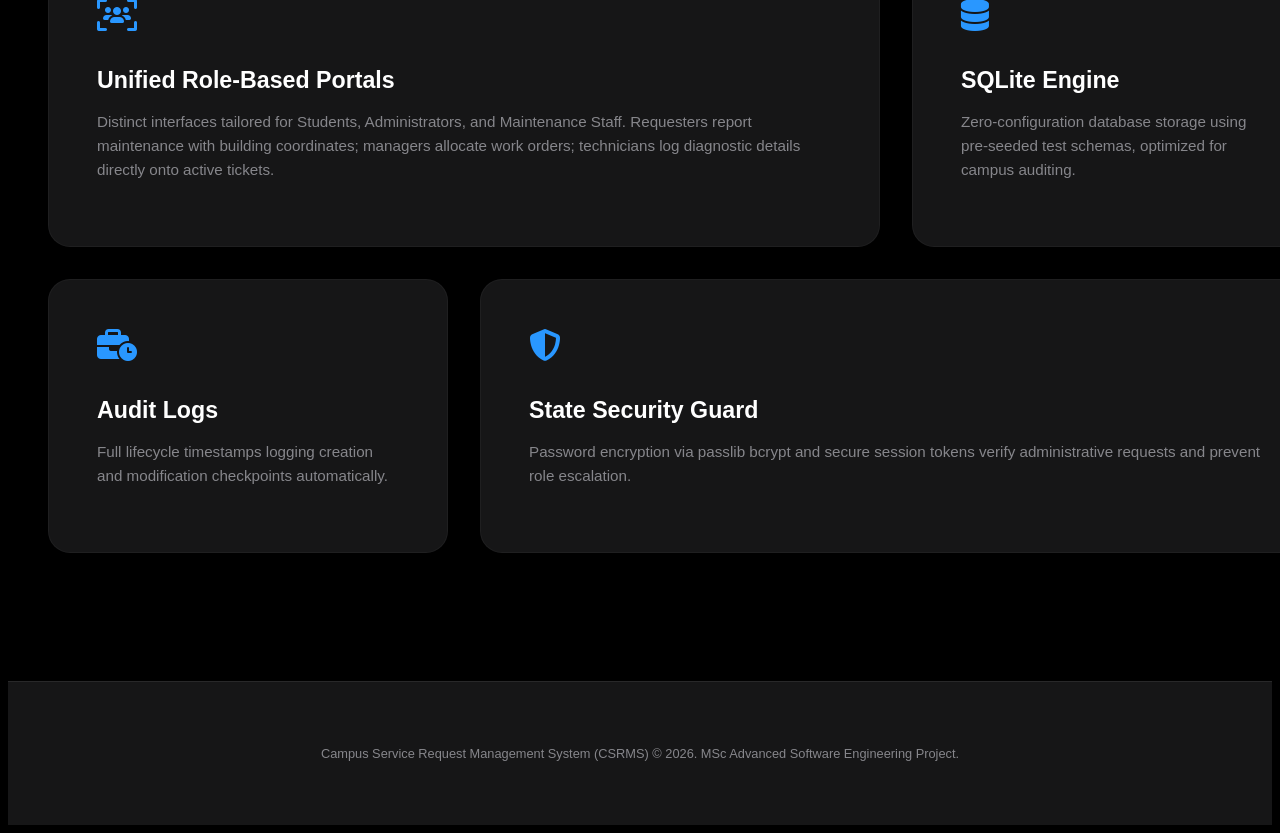
==== commit 23fa543f: "Expand landing page to widescreen 1440px bento and device mockup layouts" ====
--- a/frontend/index.html
+++ b/frontend/index.html
@@ -12,7 +12,7 @@
         body {
             background-color: #000000 !important;
             background-image: 
-                radial-gradient(circle at 50% -20%, rgba(59, 130, 246, 0.18) 0%, transparent 60%) !important;
+                radial-gradient(circle at 50% -20%, rgba(59, 130, 246, 0.2) 0%, transparent 60%) !important;
             color: #f5f5f7 !important;
             font-family: -apple-system, BlinkMacSystemFont, "Segoe UI", Roboto, Helvetica, Arial, sans-serif;
             -webkit-font-smoothing: antialiased;
@@ -31,18 +31,18 @@
         }
 
         .apple-nav-container {
-            max-width: 1024px;
+            max-width: 1440px;
             margin: 0 auto;
             display: flex;
             justify-content: space-between;
             align-items: center;
-            height: 48px;
-            padding: 0 22px;
+            height: 54px;
+            padding: 0 40px;
         }
 
         .apple-nav-logo {
             font-family: 'Space Grotesk', sans-serif;
-            font-size: 1.1rem;
+            font-size: 1.15rem;
             font-weight: 700;
             color: #f5f5f7;
             text-decoration: none;
@@ -54,7 +54,7 @@
 
         .apple-nav-links {
             display: flex;
-            gap: 2rem;
+            gap: 2.5rem;
             list-style: none;
         }
 
@@ -67,7 +67,7 @@
         .apple-nav-links a {
             color: #cccccc;
             text-decoration: none;
-            font-size: 0.75rem;
+            font-size: 0.8rem;
             font-weight: 400;
             transition: color 0.3s ease;
             letter-spacing: -0.01em;
@@ -80,10 +80,10 @@
         .apple-nav-cta {
             background-color: #0071e3;
             color: #ffffff;
-            font-size: 0.7rem;
+            font-size: 0.75rem;
             font-weight: 500;
-            padding: 4px 10px;
-            border-radius: 12px;
+            padding: 6px 14px;
+            border-radius: 16px;
             text-decoration: none;
             transition: background 0.3s ease;
         }
@@ -98,23 +98,24 @@
             flex-direction: column;
             align-items: center;
             text-align: center;
-            padding: 7rem 2rem 4rem;
-            max-width: 1000px;
+            padding: 8rem 4rem 4rem;
+            max-width: 1440px;
             margin: 0 auto;
+            width: 100%;
         }
 
         .hero-tag {
             color: #86868b;
-            font-size: 0.85rem;
+            font-size: 0.9rem;
             font-weight: 600;
             letter-spacing: 0.08em;
             text-transform: uppercase;
-            margin-bottom: 1.25rem;
+            margin-bottom: 1.5rem;
         }
 
         .hero-title {
             font-family: -apple-system, BlinkMacSystemFont, sans-serif;
-            font-size: 4.5rem;
+            font-size: 5rem;
             font-weight: 700;
             letter-spacing: -0.03em;
             line-height: 1.05;
@@ -124,25 +125,25 @@
 
         @media (max-width: 768px) {
             .hero-title {
-                font-size: 3rem;
+                font-size: 3.25rem;
             }
         }
 
         .hero-subtitle {
-            font-size: 1.35rem;
-            line-height: 1.45;
+            font-size: 1.45rem;
+            line-height: 1.5;
             color: #86868b;
-            max-width: 680px;
-            margin-bottom: 2.5rem;
+            max-width: 800px;
+            margin-bottom: 3rem;
             font-weight: 400;
         }
 
         .hero-ctas {
             display: flex;
-            gap: 2rem;
-            font-size: 1.1rem;
+            gap: 2.5rem;
+            font-size: 1.15rem;
             font-weight: 500;
-            margin-bottom: 5rem;
+            margin-bottom: 6rem;
         }
 
         .hero-ctas a {
@@ -150,7 +151,7 @@
             text-decoration: none;
             display: flex;
             align-items: center;
-            gap: 0.35rem;
+            gap: 0.4rem;
             transition: opacity 0.3s ease;
         }
 
@@ -162,22 +163,22 @@
         /* Rendered CSS Device Frame Mockup */
         .device-mockup {
             width: 100%;
-            max-width: 800px;
+            max-width: 1100px;
             background: #161617;
             border: 4px solid #424245;
-            border-radius: 12px;
-            box-shadow: 0 25px 70px rgba(0, 0, 0, 0.9);
+            border-radius: 14px;
+            box-shadow: 0 30px 80px rgba(0, 0, 0, 0.95);
             overflow: hidden;
-            margin-bottom: 6rem;
+            margin-bottom: 7rem;
             animation: mockupEntry 1s cubic-bezier(0.16, 1, 0.3, 1) forwards;
         }
 
         .mockup-header {
-            height: 36px;
+            height: 42px;
             background: #2d2d2f;
             display: flex;
             align-items: center;
-            padding: 0 16px;
+            padding: 0 20px;
             border-bottom: 1px solid #333;
             position: relative;
         }
@@ -188,8 +189,8 @@
         }
 
         .mockup-dot {
-            width: 10px;
-            height: 10px;
+            width: 12px;
+            height: 12px;
             border-radius: 50%;
         }
 
@@ -198,40 +199,41 @@
         .mockup-dot.green { background: #27c93f; }
 
         .mockup-bar {
-            width: 250px;
-            height: 18px;
+            width: 320px;
+            height: 22px;
             background: #1e1e1f;
-            border-radius: 4px;
+            border-radius: 6px;
             position: absolute;
             left: 50%;
             transform: translateX(-50%);
             display: flex;
             align-items: center;
             justify-content: center;
-            font-size: 0.65rem;
+            font-size: 0.75rem;
             color: #86868b;
         }
 
         .mockup-body {
-            padding: 24px;
+            padding: 36px;
             background: #0d0d0e;
             text-align: left;
         }
 
         /* Bento Box Layout */
         .bento-section {
-            max-width: 1024px;
+            max-width: 1440px;
             margin: 0 auto 8rem;
-            padding: 0 24px;
+            padding: 0 40px;
+            width: 100%;
         }
 
         .bento-header {
             text-align: center;
-            margin-bottom: 4rem;
+            margin-bottom: 5rem;
         }
 
         .bento-header h2 {
-            font-size: 2.5rem;
+            font-size: 3rem;
             font-weight: 700;
             letter-spacing: -0.02em;
             color: #ffffff;
@@ -240,10 +242,10 @@
         .bento-grid {
             display: grid;
             grid-template-columns: repeat(3, 1fr);
-            gap: 1.5rem;
-        }
-
-        @media (max-width: 768px) {
+            gap: 2rem;
+        }
+
+        @media (max-width: 992px) {
             .bento-grid {
                 grid-template-columns: 1fr;
             }
@@ -251,8 +253,8 @@
 
         .bento-card {
             background: #161617;
-            border-radius: 18px;
-            padding: 2.25rem;
+            border-radius: 22px;
+            padding: 3rem;
             border: 1px solid rgba(255, 255, 255, 0.04);
             display: flex;
             flex-direction: column;
@@ -261,7 +263,7 @@
         }
 
         .bento-card:hover {
-            transform: scale(1.02);
+            transform: scale(1.015);
             border-color: rgba(255, 255, 255, 0.12);
         }
 
@@ -269,43 +271,43 @@
             grid-column: span 2;
         }
 
-        @media (max-width: 768px) {
+        @media (max-width: 992px) {
             .bento-card.col-2 {
                 grid-column: span 1;
             }
         }
 
         .bento-card h3 {
-            font-size: 1.25rem;
+            font-size: 1.45rem;
             font-weight: 600;
             color: #ffffff;
-            margin-bottom: 0.75rem;
+            margin-bottom: 1rem;
         }
 
         .bento-card p {
             color: #86868b;
-            font-size: 0.9rem;
-            line-height: 1.5;
+            font-size: 0.95rem;
+            line-height: 1.6;
         }
 
         .bento-icon {
-            font-size: 1.75rem;
+            font-size: 2rem;
             color: #2997ff;
-            margin-bottom: 1.5rem;
+            margin-bottom: 2rem;
         }
 
         /* Apple Minimalist Footer */
         .apple-footer {
             background: #161617;
             border-top: 1px solid rgba(255, 255, 255, 0.08);
-            padding: 3rem 1.5rem;
-            font-size: 0.75rem;
+            padding: 4rem 2rem;
+            font-size: 0.8rem;
             color: #86868b;
             text-align: center;
         }
 
         .apple-footer p {
-            max-width: 1024px;
+            max-width: 1440px;
             margin: 0 auto;
         }
 
@@ -347,8 +349,8 @@
                 A powerful, unified service management registry designed to keep campus classrooms, utilities, and infrastructure running smoothly.
             </p>
             <div class="hero-ctas">
-                <a href="/login">Launch Portal <i class="fa-solid fa-chevron-right" style="font-size: 0.8rem;"></i></a>
-                <a href="/register">Register Account <i class="fa-solid fa-chevron-right" style="font-size: 0.8rem;"></i></a>
+                <a href="/login">Launch Portal <i class="fa-solid fa-chevron-right" style="font-size: 0.85rem;"></i></a>
+                <a href="/register">Register Account <i class="fa-solid fa-chevron-right" style="font-size: 0.85rem;"></i></a>
             </div>
 
             <!-- Device Frame Mockup of Dashboard -->
@@ -363,33 +365,33 @@
                 </div>
                 <div class="mockup-body">
                     <!-- Miniature Dashboard Preview -->
-                    <div style="display:flex; justify-content:space-between; align-items:center; margin-bottom: 20px;">
-                        <h4 style="color:#ffffff; font-size:0.95rem; font-weight:600;">Work Order Analytics</h4>
-                        <div style="width:50px; height:8px; background:#444; border-radius:4px;"></div>
-                    </div>
-                    <div style="display:grid; grid-template-columns: repeat(3, 1fr); gap:12px; margin-bottom:20px;">
-                        <div style="background:#222; border-radius:8px; padding:12px; border:1px solid #333;">
-                            <span style="font-size:0.6rem; color:#86868b; text-transform:uppercase;">Total Tickets</span>
-                            <div style="font-size:1.5rem; font-weight:700; color:#fff; margin-top:4px;">28</div>
-                        </div>
-                        <div style="background:#222; border-radius:8px; padding:12px; border:1px solid #333;">
-                            <span style="font-size:0.6rem; color:#86868b; text-transform:uppercase;">Unassigned</span>
-                            <div style="font-size:1.5rem; font-weight:700; color:#ffbd2e; margin-top:4px;">4</div>
-                        </div>
-                        <div style="background:#222; border-radius:8px; padding:12px; border:1px solid #333;">
-                            <span style="font-size:0.6rem; color:#86868b; text-transform:uppercase;">Resolved</span>
-                            <div style="font-size:1.5rem; font-weight:700; color:#27c93f; margin-top:4px;">24</div>
-                        </div>
-                    </div>
-                    <div style="background:#1c1c1e; height:80px; border-radius:8px; border:1px solid #2c2c2e; padding:12px; display:flex; flex-direction:column; justify-content:space-between;">
+                    <div style="display:flex; justify-content:space-between; align-items:center; margin-bottom: 24px;">
+                        <h4 style="color:#ffffff; font-size:1.05rem; font-weight:600;">Work Order Analytics</h4>
+                        <div style="width:60px; height:8px; background:#444; border-radius:4px;"></div>
+                    </div>
+                    <div style="display:grid; grid-template-columns: repeat(3, 1fr); gap:16px; margin-bottom:24px;">
+                        <div style="background:#222; border-radius:10px; padding:16px; border:1px solid #333;">
+                            <span style="font-size:0.7rem; color:#86868b; text-transform:uppercase;">Total Tickets</span>
+                            <div style="font-size:1.85rem; font-weight:700; color:#fff; margin-top:4px;">28</div>
+                        </div>
+                        <div style="background:#222; border-radius:10px; padding:16px; border:1px solid #333;">
+                            <span style="font-size:0.7rem; color:#86868b; text-transform:uppercase;">Unassigned</span>
+                            <div style="font-size:1.85rem; font-weight:700; color:#ffbd2e; margin-top:4px;">4</div>
+                        </div>
+                        <div style="background:#222; border-radius:10px; padding:16px; border:1px solid #333;">
+                            <span style="font-size:0.7rem; color:#86868b; text-transform:uppercase;">Resolved</span>
+                            <div style="font-size:1.85rem; font-weight:700; color:#27c93f; margin-top:4px;">24</div>
+                        </div>
+                    </div>
+                    <div style="background:#1c1c1e; height:90px; border-radius:10px; border:1px solid #2c2c2e; padding:16px; display:flex; flex-direction:column; justify-content:space-between;">
                         <div style="display:flex; justify-content:space-between; align-items:center;">
-                            <span style="font-size:0.7rem; font-weight:600; color:#fff;">Physic Lab Electrical Outage</span>
-                            <span style="font-size:0.55rem; padding:2px 6px; border-radius:10px; background:rgba(255, 95, 86, 0.1); color:#ff5f56; border:1px solid rgba(255, 95, 86, 0.2);">URGENT</span>
+                            <span style="font-size:0.8rem; font-weight:600; color:#fff;">Physic Lab Electrical Outage</span>
+                            <span style="font-size:0.6rem; padding:3px 8px; border-radius:12px; background:rgba(255, 95, 86, 0.1); color:#ff5f56; border:1px solid rgba(255, 95, 86, 0.2);">URGENT</span>
                         </div>
                         <div style="height:6px; background:#333; border-radius:3px; overflow:hidden;">
                             <div style="width:75%; height:100%; background:#2997ff;"></div>
                         </div>
-                        <div style="display:flex; justify-content:space-between; font-size:0.6rem; color:#86868b;">
+                        <div style="display:flex; justify-content:space-between; font-size:0.7rem; color:#86868b;">
                             <span>Status: In Progress</span>
                             <span>Assigned to John Maintenance</span>
                         </div>
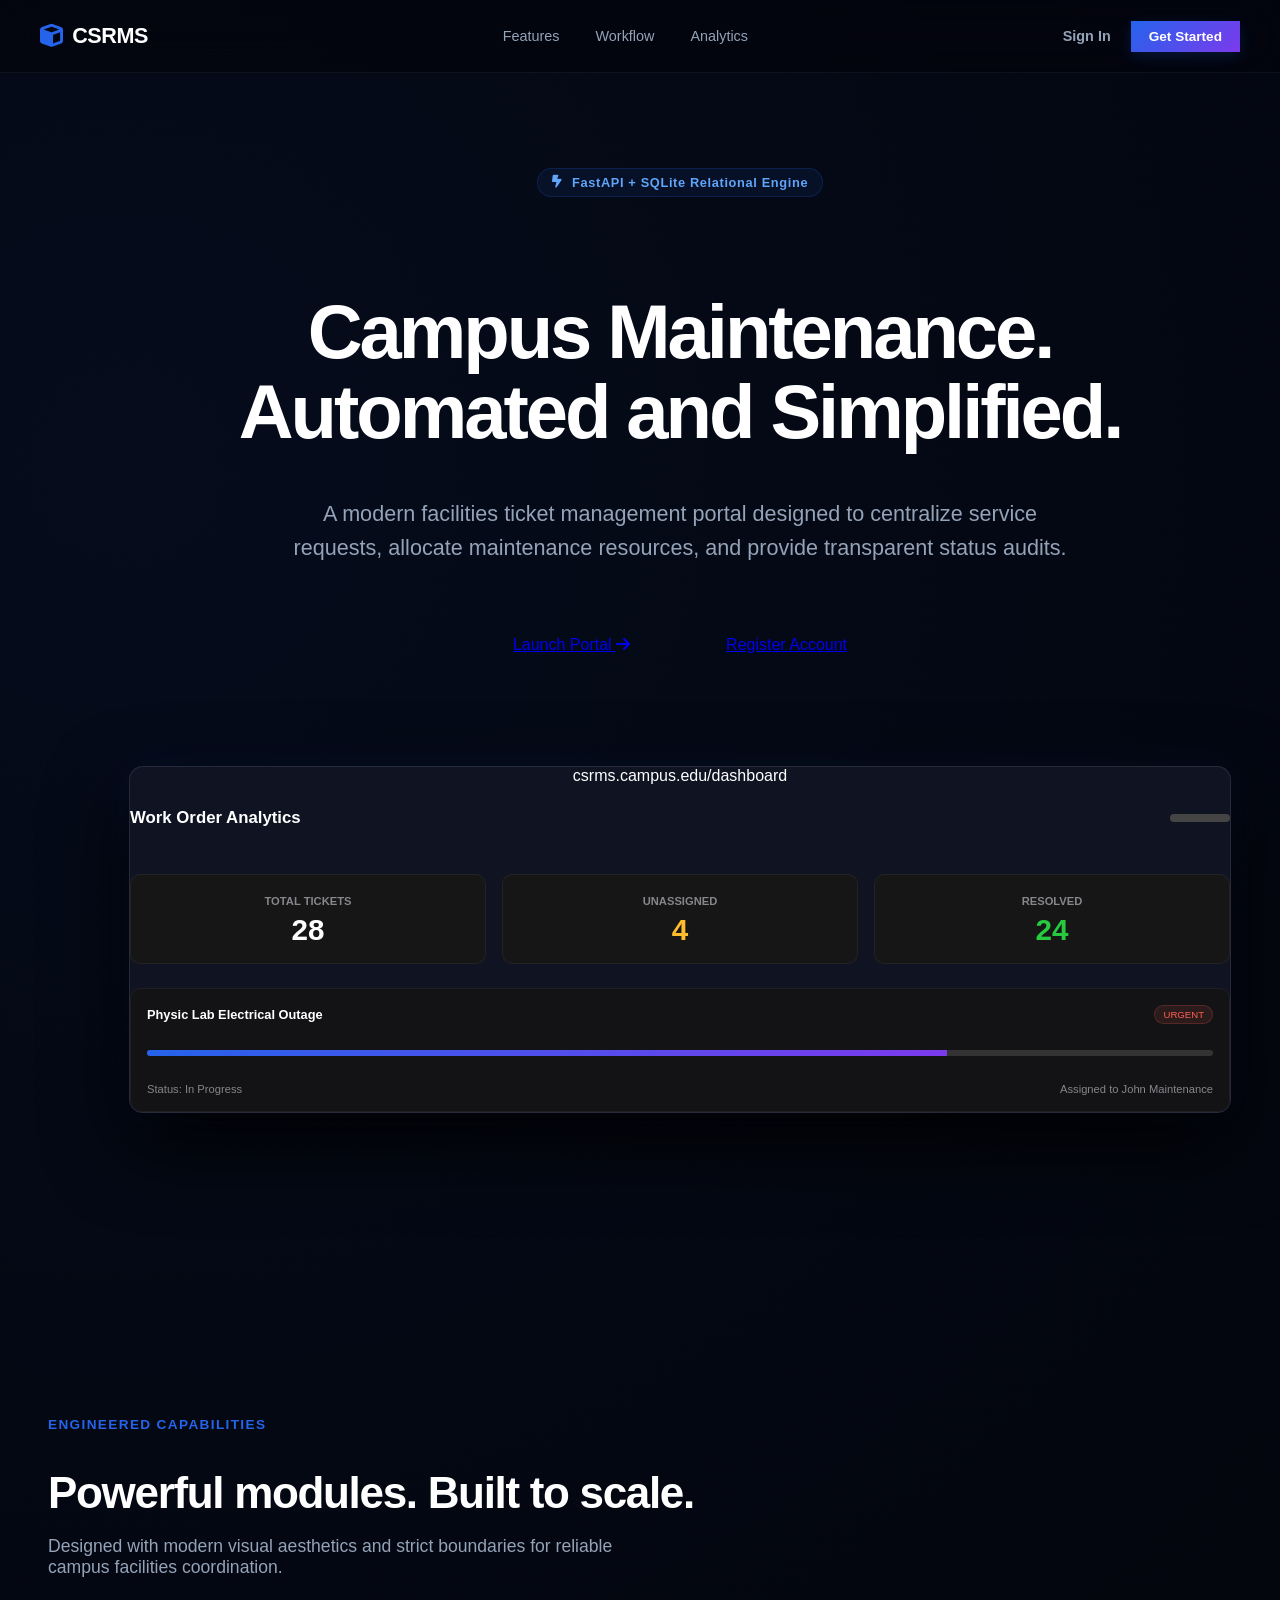
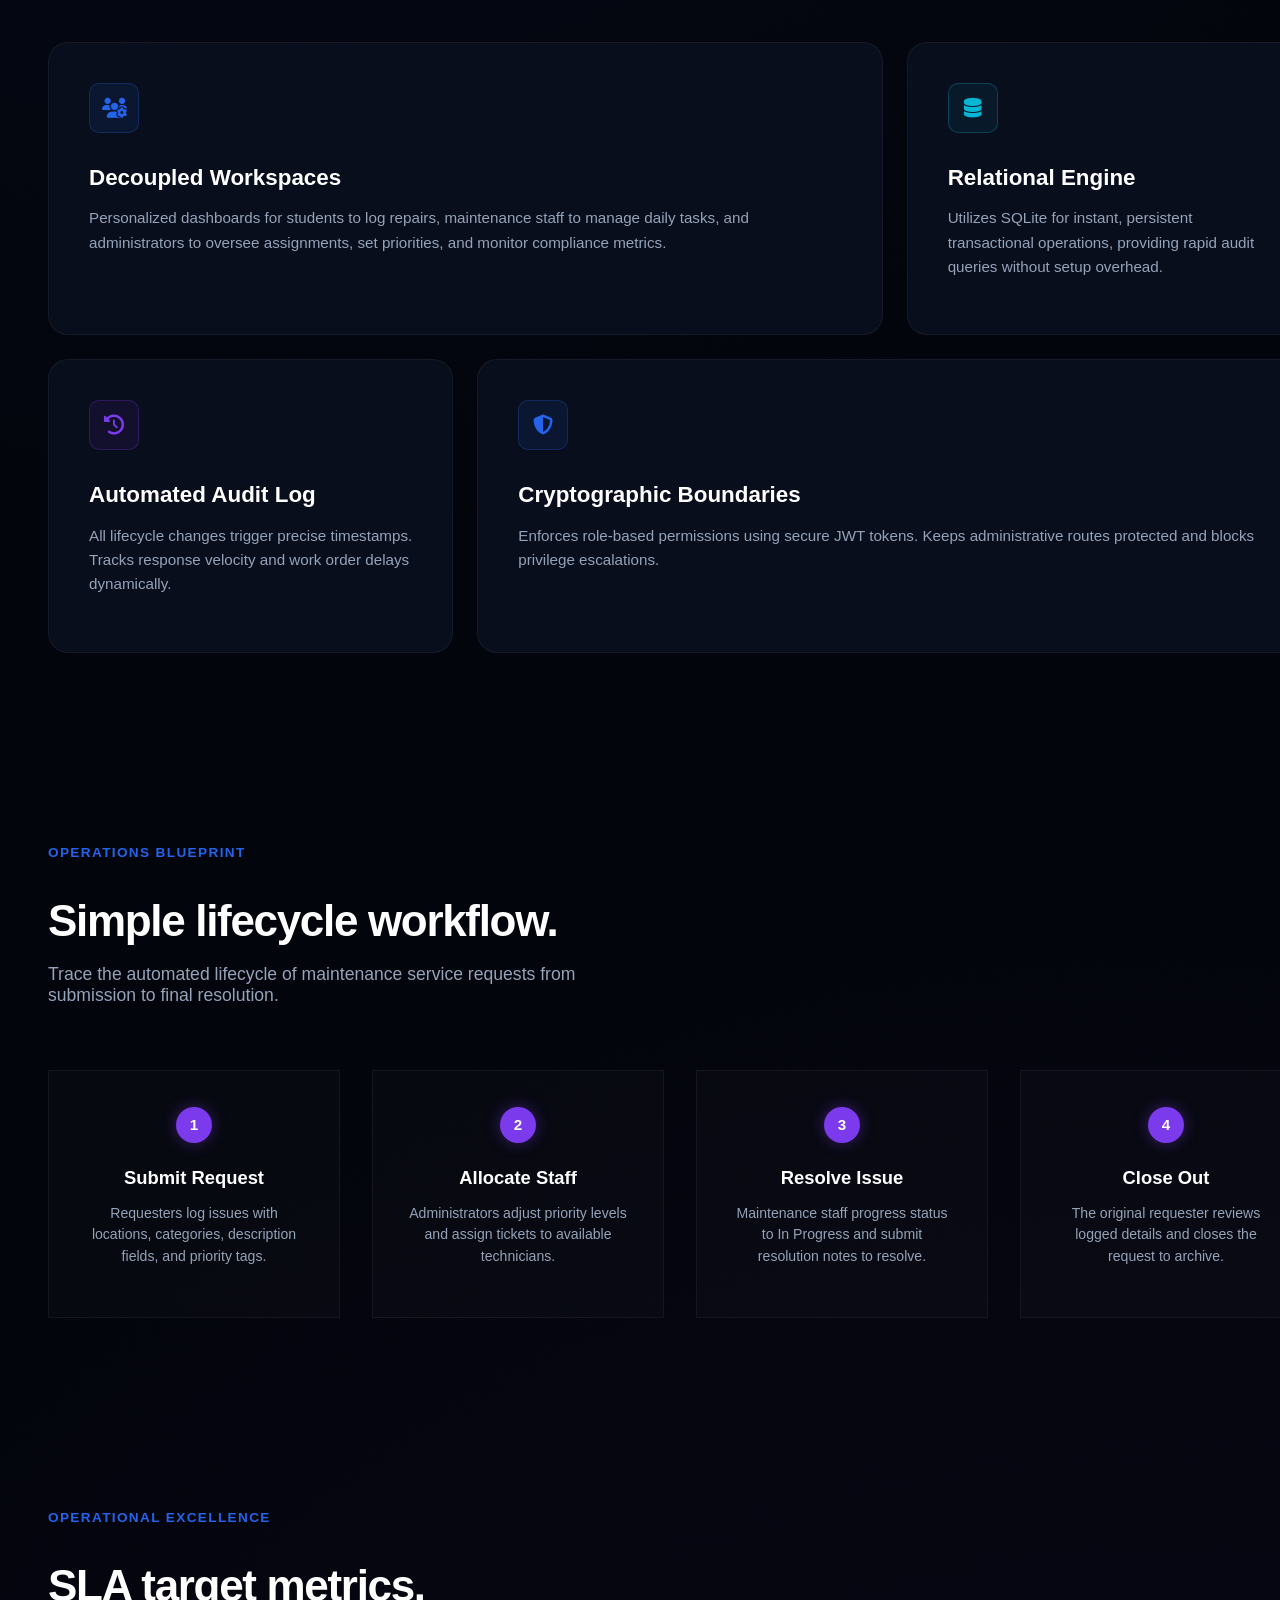
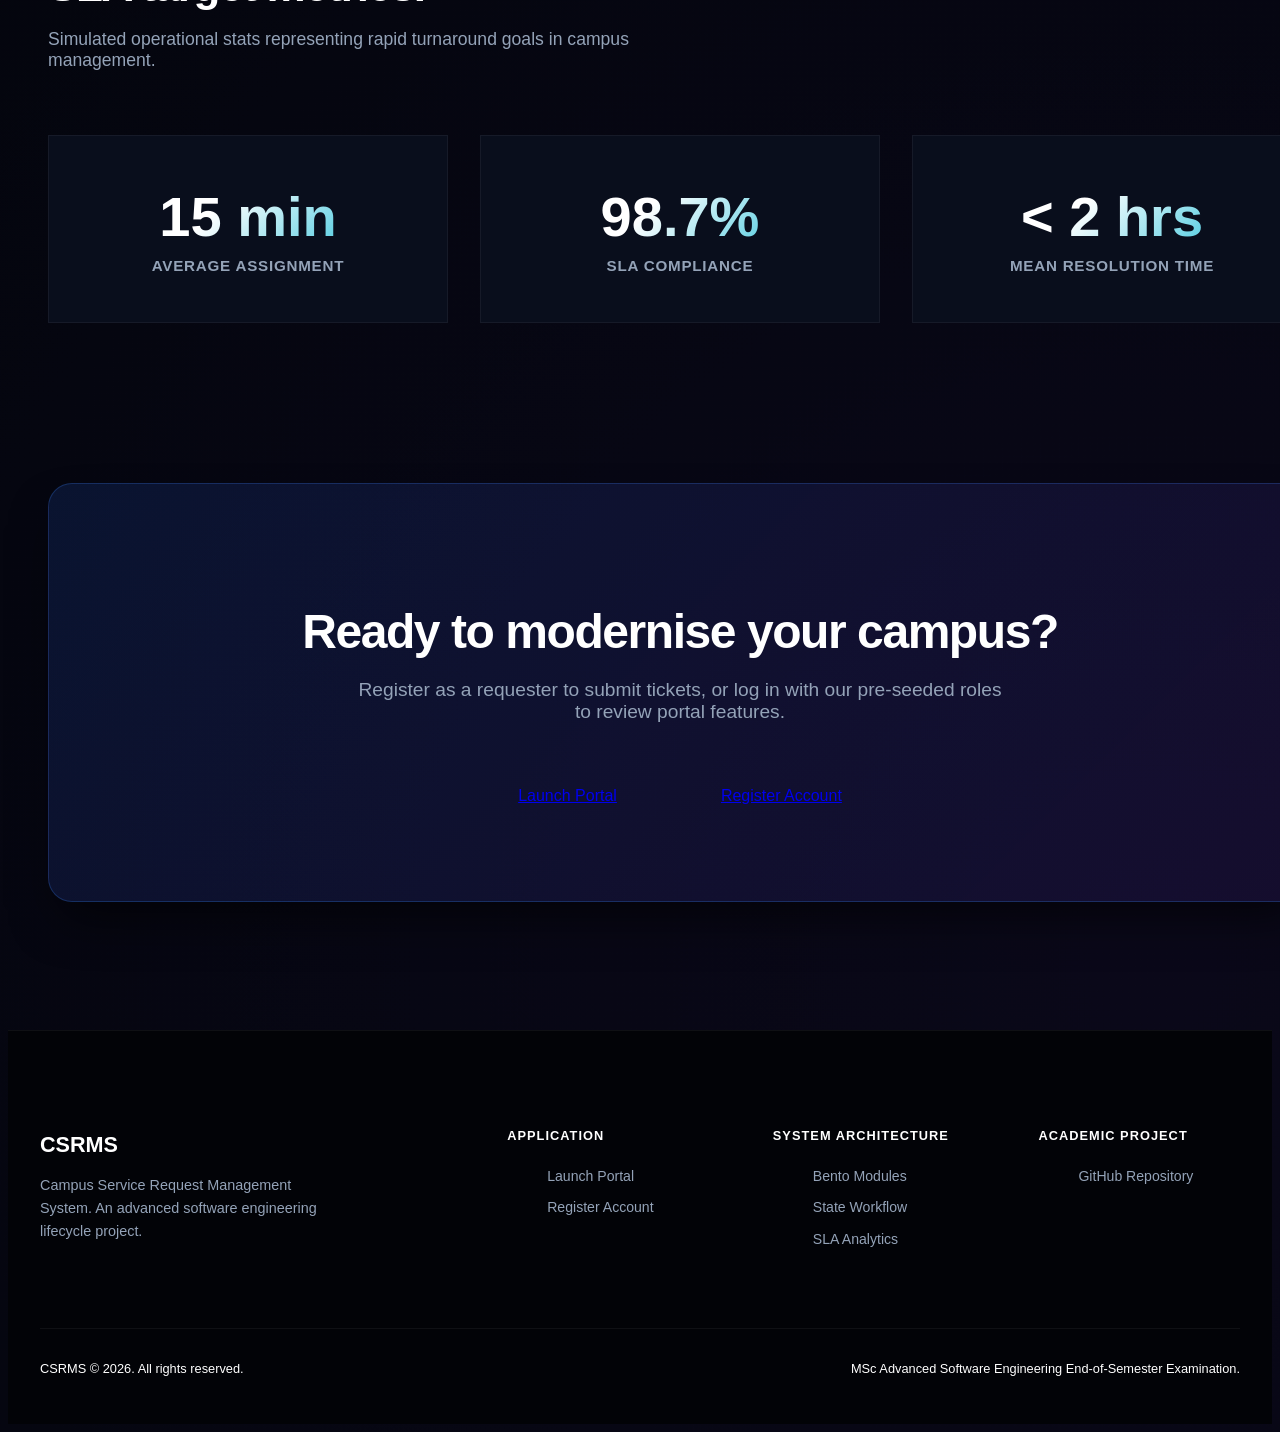
==== commit a63a0852: "Perform complete professional SaaS UI/UX redesign of the landing page" ====
--- a/frontend/index.html
+++ b/frontend/index.html
@@ -3,358 +3,663 @@
 <head>
     <meta charset="UTF-8">
     <meta name="viewport" content="width=device-width, initial-scale=1.0">
-    <title>CSRMS - Campus Maintenance. Reimagined.</title>
+    <title>CSRMS - Next-Gen Campus Operations</title>
     <link rel="stylesheet" href="/css/styles.css">
     <link rel="stylesheet" href="https://cdnjs.cloudflare.com/ajax/libs/font-awesome/6.4.0/css/all.min.css">
     <link rel="icon" href="data:,">
     <style>
-        /* Apple-Style Aesthetic Overrides */
+        /* Modern Premium SaaS Landing Theme */
+        :root {
+            --landing-bg: #03050c;
+            --landing-surface: #090e1c;
+            --landing-border: rgba(255, 255, 255, 0.05);
+            --landing-border-hover: rgba(59, 130, 246, 0.25);
+            --landing-text-primary: #ffffff;
+            --landing-text-secondary: #94a3b8;
+            --landing-primary: #2563eb;
+            --landing-cyan: #06b6d4;
+            --landing-purple: #7c3aed;
+            --font-stack: -apple-system, BlinkMacSystemFont, "Segoe UI", Roboto, "Helvetica Neue", Arial, sans-serif;
+        }
+
         body {
-            background-color: #000000 !important;
+            background-color: var(--landing-bg) !important;
             background-image: 
-                radial-gradient(circle at 50% -20%, rgba(59, 130, 246, 0.2) 0%, transparent 60%) !important;
-            color: #f5f5f7 !important;
-            font-family: -apple-system, BlinkMacSystemFont, "Segoe UI", Roboto, Helvetica, Arial, sans-serif;
+                radial-gradient(circle at 10% 10%, rgba(37, 99, 235, 0.07) 0%, transparent 40%),
+                radial-gradient(circle at 90% 90%, rgba(124, 58, 237, 0.06) 0%, transparent 40%) !important;
+            color: var(--landing-text-primary) !important;
+            font-family: var(--font-stack);
             -webkit-font-smoothing: antialiased;
-        }
-
-        /* Apple Minimalist Header */
-        .apple-nav {
-            background: rgba(22, 22, 23, 0.8);
-            backdrop-filter: blur(20px);
-            -webkit-backdrop-filter: blur(20px);
-            border-bottom: 1px solid rgba(255, 255, 255, 0.08);
-            position: sticky;
+            overflow-x: hidden;
+        }
+
+        /* 1. Professional Navbar */
+        .saas-nav {
+            background: rgba(3, 5, 12, 0.75);
+            backdrop-filter: blur(24px);
+            -webkit-backdrop-filter: blur(24px);
+            border-bottom: 1px solid var(--landing-border);
+            position: fixed;
             top: 0;
+            left: 0;
+            width: 100%;
             z-index: 1000;
-            width: 100%;
-        }
-
-        .apple-nav-container {
+            transition: all 0.3s ease;
+        }
+
+        .saas-nav.scrolled {
+            background: rgba(3, 5, 12, 0.95);
+            border-bottom-color: rgba(255, 255, 255, 0.1);
+        }
+
+        .nav-container {
             max-width: 1440px;
             margin: 0 auto;
             display: flex;
             justify-content: space-between;
             align-items: center;
-            height: 54px;
+            height: 72px;
             padding: 0 40px;
         }
 
-        .apple-nav-logo {
+        .nav-logo {
             font-family: 'Space Grotesk', sans-serif;
-            font-size: 1.15rem;
-            font-weight: 700;
-            color: #f5f5f7;
+            font-size: 1.35rem;
+            font-weight: 700;
+            color: var(--landing-text-primary);
             text-decoration: none;
             display: flex;
             align-items: center;
-            gap: 0.5rem;
+            gap: 0.6rem;
             letter-spacing: -0.02em;
         }
 
-        .apple-nav-links {
-            display: flex;
-            gap: 2.5rem;
+        .nav-links {
+            display: flex;
+            gap: 2.25rem;
             list-style: none;
         }
 
-        @media (max-width: 768px) {
-            .apple-nav-links {
+        @media (max-width: 992px) {
+            .nav-links {
                 display: none;
             }
         }
 
-        .apple-nav-links a {
-            color: #cccccc;
+        .nav-links a {
+            color: var(--landing-text-secondary);
             text-decoration: none;
-            font-size: 0.8rem;
-            font-weight: 400;
-            transition: color 0.3s ease;
-            letter-spacing: -0.01em;
-        }
-
-        .apple-nav-links a:hover {
-            color: #f5f5f7;
-        }
-
-        .apple-nav-cta {
-            background-color: #0071e3;
-            color: #ffffff;
-            font-size: 0.75rem;
+            font-size: 0.9rem;
             font-weight: 500;
-            padding: 6px 14px;
-            border-radius: 16px;
+            transition: var(--transition);
+        }
+
+        .nav-links a:hover {
+            color: var(--landing-text-primary);
+        }
+
+        .nav-ctas {
+            display: flex;
+            align-items: center;
+            gap: 1.25rem;
+        }
+
+        @media (max-width: 992px) {
+            .nav-ctas {
+                display: none;
+            }
+        }
+
+        .nav-link-btn {
+            color: var(--landing-text-secondary);
             text-decoration: none;
-            transition: background 0.3s ease;
-        }
-
-        .apple-nav-cta:hover {
-            background-color: #147ce5;
-        }
-
-        /* Large Hero Presentation */
-        .hero-section {
+            font-size: 0.9rem;
+            font-weight: 600;
+            transition: var(--transition);
+        }
+
+        .nav-link-btn:hover {
+            color: var(--landing-text-primary);
+        }
+
+        .nav-primary-btn {
+            background: linear-gradient(135deg, var(--landing-primary) 0%, var(--landing-purple) 100%);
+            color: #ffffff;
+            font-size: 0.85rem;
+            font-weight: 700;
+            padding: 8px 18px;
+            border-radius: var(--radius-sm);
+            text-decoration: none;
+            box-shadow: 0 4px 15px rgba(37, 99, 235, 0.2);
+            transition: var(--transition);
+        }
+
+        .nav-primary-btn:hover {
+            transform: translateY(-1px);
+            box-shadow: 0 6px 20px rgba(37, 99, 235, 0.35);
+        }
+
+        /* Mobile Hamburger Toggle */
+        .mobile-toggle {
+            display: none;
+            background: none;
+            border: none;
+            color: var(--landing-text-primary);
+            font-size: 1.35rem;
+            cursor: pointer;
+        }
+
+        @media (max-width: 992px) {
+            .mobile-toggle {
+                display: block;
+            }
+        }
+
+        /* Mobile Dropdown Drawer */
+        .mobile-menu {
+            display: none;
+            position: fixed;
+            top: 72px;
+            left: 0;
+            width: 100%;
+            background: var(--landing-bg);
+            border-bottom: 1px solid var(--landing-border);
+            padding: 2rem 2.5rem;
+            z-index: 999;
+            flex-direction: column;
+            gap: 1.5rem;
+            box-shadow: var(--shadow-premium);
+        }
+
+        .mobile-menu.active {
+            display: flex;
+        }
+
+        .mobile-menu a {
+            color: var(--landing-text-secondary);
+            text-decoration: none;
+            font-size: 1.05rem;
+            font-weight: 600;
+        }
+
+        .mobile-menu .mobile-ctas {
+            display: flex;
+            flex-direction: column;
+            gap: 1rem;
+            margin-top: 1rem;
+            border-top: 1px solid var(--landing-border);
+            padding-top: 1rem;
+        }
+
+        /* 2. Redesigned Hero Section */
+        .saas-hero {
             display: flex;
             flex-direction: column;
             align-items: center;
             text-align: center;
-            padding: 8rem 4rem 4rem;
+            padding: 10rem 2.5rem 5rem;
             max-width: 1440px;
             margin: 0 auto;
             width: 100%;
         }
 
-        .hero-tag {
-            color: #86868b;
-            font-size: 0.9rem;
-            font-weight: 600;
-            letter-spacing: 0.08em;
-            text-transform: uppercase;
+        .hero-announcement {
+            background-color: rgba(37, 99, 235, 0.08);
+            color: #60a5fa;
+            border: 1px solid rgba(37, 99, 235, 0.2);
+            padding: 6px 14px;
+            border-radius: 50px;
+            font-size: 0.8rem;
+            font-weight: 700;
+            letter-spacing: 0.05em;
+            margin-bottom: 2rem;
+            display: inline-flex;
+            align-items: center;
+            gap: 0.6rem;
+            animation: fadeIn 1s ease;
+        }
+
+        .hero-title-main {
+            font-family: 'Space Grotesk', sans-serif;
+            font-size: 4.75rem;
+            font-weight: 700;
+            line-height: 1.05;
+            letter-spacing: -0.04em;
+            color: #ffffff;
             margin-bottom: 1.5rem;
-        }
-
-        .hero-title {
-            font-family: -apple-system, BlinkMacSystemFont, sans-serif;
-            font-size: 5rem;
-            font-weight: 700;
-            letter-spacing: -0.03em;
-            line-height: 1.05;
-            color: #ffffff;
-            margin-bottom: 1.5rem;
+            max-width: 900px;
         }
 
         @media (max-width: 768px) {
-            .hero-title {
-                font-size: 3.25rem;
-            }
-        }
-
-        .hero-subtitle {
-            font-size: 1.45rem;
-            line-height: 1.5;
-            color: #86868b;
+            .hero-title-main {
+                font-size: 3rem;
+            }
+        }
+
+        .hero-desc-main {
+            color: var(--landing-text-secondary);
+            font-size: 1.35rem;
+            line-height: 1.55;
             max-width: 800px;
-            margin-bottom: 3rem;
+            margin-bottom: 3.5rem;
             font-weight: 400;
         }
 
-        .hero-ctas {
-            display: flex;
-            gap: 2.5rem;
-            font-size: 1.15rem;
-            font-weight: 500;
+        .hero-buttons-main {
+            display: flex;
+            gap: 1.5rem;
+            flex-wrap: wrap;
+            justify-content: center;
             margin-bottom: 6rem;
         }
 
-        .hero-ctas a {
-            color: #2997ff;
-            text-decoration: none;
-            display: flex;
-            align-items: center;
-            gap: 0.4rem;
-            transition: opacity 0.3s ease;
-        }
-
-        .hero-ctas a:hover {
-            text-decoration: underline;
-            opacity: 0.9;
-        }
-
-        /* Rendered CSS Device Frame Mockup */
-        .device-mockup {
+        /* Browser Device Mockup Frame */
+        .saas-browser {
             width: 100%;
             max-width: 1100px;
-            background: #161617;
-            border: 4px solid #424245;
+            background: #0f1322;
+            border: 1px solid rgba(255, 255, 255, 0.1);
             border-radius: 14px;
-            box-shadow: 0 30px 80px rgba(0, 0, 0, 0.95);
+            box-shadow: 0 30px 80px rgba(0, 0, 0, 0.95), 0 0 40px rgba(37, 99, 235, 0.1);
             overflow: hidden;
-            margin-bottom: 7rem;
-            animation: mockupEntry 1s cubic-bezier(0.16, 1, 0.3, 1) forwards;
-        }
-
-        .mockup-header {
-            height: 42px;
-            background: #2d2d2f;
-            display: flex;
-            align-items: center;
-            padding: 0 20px;
-            border-bottom: 1px solid #333;
-            position: relative;
-        }
-
-        .mockup-dots {
-            display: flex;
-            gap: 8px;
-        }
-
-        .mockup-dot {
-            width: 12px;
-            height: 12px;
-            border-radius: 50%;
-        }
-
-        .mockup-dot.red { background: #ff5f56; }
-        .mockup-dot.yellow { background: #ffbd2e; }
-        .mockup-dot.green { background: #27c93f; }
-
-        .mockup-bar {
-            width: 320px;
-            height: 22px;
-            background: #1e1e1f;
-            border-radius: 6px;
-            position: absolute;
-            left: 50%;
-            transform: translateX(-50%);
+            margin-bottom: 8rem;
+            animation: slideUp 0.8s cubic-bezier(0.16, 1, 0.3, 1) forwards;
+        }
+
+        /* 3. Modern Grid & Section Layouts */
+        .landing-section {
+            max-width: 1440px;
+            margin: 0 auto;
+            padding: 6rem 40px;
+            width: 100%;
+        }
+
+        .section-tagline {
+            color: var(--landing-primary);
+            font-size: 0.85rem;
+            font-weight: 700;
+            text-transform: uppercase;
+            letter-spacing: 0.1em;
+            margin-bottom: 0.75rem;
+            display: block;
+        }
+
+        .section-headline {
+            font-family: 'Space Grotesk', sans-serif;
+            font-size: 2.75rem;
+            font-weight: 700;
+            letter-spacing: -0.03em;
+            color: #ffffff;
+            margin-bottom: 1rem;
+        }
+
+        .section-desc {
+            color: var(--landing-text-secondary);
+            font-size: 1.1rem;
+            max-width: 600px;
+            margin-bottom: 4rem;
+        }
+
+        /* Bento Grid Style Features */
+        .bento-features {
+            display: grid;
+            grid-template-columns: repeat(3, 1fr);
+            gap: 1.5rem;
+        }
+
+        @media (max-width: 992px) {
+            .bento-features {
+                grid-template-columns: 1fr;
+            }
+        }
+
+        .bento-item {
+            background: var(--landing-surface);
+            border: 1px solid var(--landing-border);
+            border-radius: 20px;
+            padding: 2.5rem;
+            display: flex;
+            flex-direction: column;
+            justify-content: space-between;
+            transition: var(--transition);
+        }
+
+        .bento-item:hover {
+            transform: translateY(-4px);
+            border-color: var(--landing-border-hover);
+            box-shadow: 0 15px 35px rgba(37, 99, 235, 0.12);
+        }
+
+        .bento-item.span-2 {
+            grid-column: span 2;
+        }
+
+        @media (max-width: 992px) {
+            .bento-item.span-2 {
+                grid-column: span 1;
+            }
+        }
+
+        .bento-item h3 {
+            font-family: 'Space Grotesk', sans-serif;
+            font-size: 1.4rem;
+            font-weight: 700;
+            color: #ffffff;
+            margin-bottom: 0.75rem;
+        }
+
+        .bento-item p {
+            color: var(--landing-text-secondary);
+            font-size: 0.95rem;
+            line-height: 1.6;
+        }
+
+        .bento-icon-box {
+            width: 48px;
+            height: 48px;
+            border-radius: 10px;
+            background: rgba(37, 99, 235, 0.1);
+            border: 1px solid rgba(37, 99, 235, 0.25);
             display: flex;
             align-items: center;
             justify-content: center;
-            font-size: 0.75rem;
-            color: #86868b;
-        }
-
-        .mockup-body {
-            padding: 36px;
-            background: #0d0d0e;
-            text-align: left;
-        }
-
-        /* Bento Box Layout */
-        .bento-section {
-            max-width: 1440px;
-            margin: 0 auto 8rem;
-            padding: 0 40px;
-            width: 100%;
-        }
-
-        .bento-header {
+            margin-bottom: 2rem;
+            font-size: 1.25rem;
+            color: var(--landing-primary);
+        }
+
+        /* 4. "How It Works" Section */
+        .workflow-timeline {
+            display: grid;
+            grid-template-columns: repeat(4, 1fr);
+            gap: 2rem;
+            position: relative;
+        }
+
+        @media (max-width: 768px) {
+            .workflow-timeline {
+                grid-template-columns: 1fr;
+            }
+        }
+
+        .workflow-step {
+            background: rgba(255, 255, 255, 0.02);
+            border: 1px solid var(--landing-border);
+            border-radius: var(--radius-md);
+            padding: 2.25rem;
             text-align: center;
-            margin-bottom: 5rem;
-        }
-
-        .bento-header h2 {
-            font-size: 3rem;
-            font-weight: 700;
-            letter-spacing: -0.02em;
-            color: #ffffff;
-        }
-
-        .bento-grid {
+            transition: var(--transition);
+        }
+
+        .workflow-step:hover {
+            border-color: rgba(124, 58, 237, 0.3);
+            background: rgba(255, 255, 255, 0.03);
+        }
+
+        .step-number {
+            font-family: 'Space Grotesk', sans-serif;
+            width: 36px;
+            height: 36px;
+            border-radius: 50%;
+            background: var(--landing-purple);
+            color: #ffffff;
+            display: flex;
+            align-items: center;
+            justify-content: center;
+            margin: 0 auto 1.5rem;
+            font-weight: 700;
+            font-size: 0.95rem;
+            box-shadow: 0 0 15px rgba(124, 58, 237, 0.4);
+        }
+
+        .workflow-step h4 {
+            font-size: 1.15rem;
+            font-weight: 700;
+            color: #ffffff;
+            margin-bottom: 0.5rem;
+        }
+
+        .workflow-step p {
+            color: var(--landing-text-secondary);
+            font-size: 0.88rem;
+            line-height: 1.5;
+        }
+
+        /* 5. Statistics / Trust Section */
+        .trust-grid {
             display: grid;
             grid-template-columns: repeat(3, 1fr);
             gap: 2rem;
-        }
-
-        @media (max-width: 992px) {
-            .bento-grid {
+            text-align: center;
+        }
+
+        @media (max-width: 768px) {
+            .trust-grid {
                 grid-template-columns: 1fr;
             }
         }
 
-        .bento-card {
-            background: #161617;
-            border-radius: 22px;
-            padding: 3rem;
-            border: 1px solid rgba(255, 255, 255, 0.04);
-            display: flex;
-            flex-direction: column;
-            justify-content: space-between;
-            transition: transform 0.3s ease, border-color 0.3s ease;
-        }
-
-        .bento-card:hover {
-            transform: scale(1.015);
-            border-color: rgba(255, 255, 255, 0.12);
-        }
-
-        .bento-card.col-2 {
-            grid-column: span 2;
-        }
-
-        @media (max-width: 992px) {
-            .bento-card.col-2 {
-                grid-column: span 1;
-            }
-        }
-
-        .bento-card h3 {
-            font-size: 1.45rem;
+        .trust-card {
+            background: var(--landing-surface);
+            border: 1px solid var(--landing-border);
+            border-radius: var(--radius-md);
+            padding: 3rem 2rem;
+            box-shadow: var(--shadow-premium);
+        }
+
+        .trust-value {
+            font-family: 'Space Grotesk', sans-serif;
+            font-size: 3.5rem;
+            font-weight: 700;
+            color: #ffffff;
+            background: linear-gradient(135deg, #ffffff 40%, var(--landing-cyan) 100%);
+            -webkit-background-clip: text;
+            -webkit-text-fill-color: transparent;
+            margin-bottom: 0.5rem;
+        }
+
+        .trust-label {
+            color: var(--landing-text-secondary);
+            font-size: 0.95rem;
             font-weight: 600;
-            color: #ffffff;
-            margin-bottom: 1rem;
-        }
-
-        .bento-card p {
-            color: #86868b;
-            font-size: 0.95rem;
-            line-height: 1.6;
-        }
-
-        .bento-icon {
-            font-size: 2rem;
-            color: #2997ff;
-            margin-bottom: 2rem;
-        }
-
-        /* Apple Minimalist Footer */
-        .apple-footer {
-            background: #161617;
-            border-top: 1px solid rgba(255, 255, 255, 0.08);
-            padding: 4rem 2rem;
-            font-size: 0.8rem;
-            color: #86868b;
+            text-transform: uppercase;
+            letter-spacing: 0.05em;
+        }
+
+        /* 6. High-Impact CTA Banner Section */
+        .cta-banner-wrapper {
+            max-width: 1440px;
+            margin: 4rem auto 8rem;
+            padding: 0 40px;
+            width: 100%;
+        }
+
+        .cta-banner-card {
+            background: linear-gradient(135deg, rgba(37, 99, 235, 0.15) 0%, rgba(124, 58, 237, 0.1) 100%);
+            border: 1px solid rgba(59, 130, 246, 0.25);
+            border-radius: 24px;
+            padding: 5rem 3rem;
             text-align: center;
-        }
-
-        .apple-footer p {
+            box-shadow: 0 25px 50px -15px rgba(0, 0, 0, 0.7);
+            position: relative;
+            overflow: hidden;
+        }
+
+        .cta-banner-card h2 {
+            font-family: 'Space Grotesk', sans-serif;
+            font-size: 3rem;
+            font-weight: 700;
+            letter-spacing: -0.03em;
+            color: #ffffff;
+            margin-bottom: 1.25rem;
+        }
+
+        @media (max-width: 768px) {
+            .cta-banner-card h2 {
+                font-size: 2.25rem;
+            }
+        }
+
+        .cta-banner-card p {
+            color: var(--landing-text-secondary);
+            font-size: 1.2rem;
+            max-width: 650px;
+            margin: 0 auto 3rem;
+        }
+
+        /* 7. SaaS Organized Footer */
+        .saas-footer {
+            background-color: #020307;
+            border-top: 1px solid var(--landing-border);
+            padding: 5rem 2rem 3rem;
+        }
+
+        .footer-grid {
             max-width: 1440px;
             margin: 0 auto;
-        }
-
-        @keyframes mockupEntry {
-            from {
-                opacity: 0;
-                transform: translateY(40px) scale(0.98);
-            }
-            to {
-                opacity: 1;
-                transform: translateY(0) scale(1);
-            }
+            display: grid;
+            grid-template-columns: 2fr repeat(3, 1fr);
+            gap: 4rem;
+            padding-bottom: 4rem;
+            border-bottom: 1px solid var(--landing-border);
+        }
+
+        @media (max-width: 768px) {
+            .footer-grid {
+                grid-template-columns: 1fr;
+                gap: 2.5rem;
+            }
+        }
+
+        .footer-brand h3 {
+            font-family: 'Space Grotesk', sans-serif;
+            font-size: 1.35rem;
+            font-weight: 700;
+            color: #ffffff;
+            margin-bottom: 1rem;
+        }
+
+        .footer-brand p {
+            color: var(--landing-text-secondary);
+            font-size: 0.9rem;
+            line-height: 1.6;
+            max-width: 280px;
+        }
+
+        .footer-col h4 {
+            font-size: 0.8rem;
+            font-weight: 700;
+            color: #ffffff;
+            text-transform: uppercase;
+            letter-spacing: 0.08em;
+            margin-bottom: 1.5rem;
+        }
+
+        .footer-links {
+            list-style: none;
+            display: flex;
+            flex-direction: column;
+            gap: 0.85rem;
+        }
+
+        .footer-links a {
+            color: var(--landing-text-secondary);
+            text-decoration: none;
+            font-size: 0.88rem;
+            transition: var(--transition);
+        }
+
+        .footer-links a:hover {
+            color: #ffffff;
+        }
+
+        .footer-copyright {
+            max-width: 1440px;
+            margin: 2rem auto 0;
+            display: flex;
+            justify-content: space-between;
+            align-items: center;
+            flex-wrap: wrap;
+            gap: 1rem;
+            color: var(--text-muted);
+            font-size: 0.8rem;
+        }
+
+        /* Interactive Animations */
+        @keyframes fadeIn {
+            from { opacity: 0; transform: translateY(5px); }
+            to { opacity: 1; transform: translateY(0); }
+        }
+
+        @keyframes slideUp {
+            from { opacity: 0; transform: translateY(30px); }
+            to { opacity: 1; transform: translateY(0); }
         }
     </style>
 </head>
 <body>
-    <!-- Apple Thin Header Navigation -->
-    <nav class="apple-nav">
-        <div class="apple-nav-container">
-            <a href="/" class="apple-nav-logo">
-                <i class="fa-solid fa-cube" style="color: #2997ff;"></i>
+    <!-- Sticky SaaS Navbar -->
+    <nav class="saas-nav" id="navbar">
+        <div class="nav-container">
+            <a href="/" class="nav-logo">
+                <i class="fa-solid fa-cube" style="color: var(--landing-primary); font-size: 1.45rem;"></i>
                 <span>CSRMS</span>
             </a>
-            <ul class="apple-nav-links">
+            
+            <ul class="nav-links">
                 <li><a href="#features">Features</a></li>
-                <li><a href="#workspaces">Workspaces</a></li>
-                <li><a href="/register">Create Account</a></li>
+                <li><a href="#workflow">Workflow</a></li>
+                <li><a href="#analytics">Analytics</a></li>
             </ul>
-            <a href="/login" class="apple-nav-cta">Launch Portal</a>
+
+            <div class="nav-ctas">
+                <a href="/login" class="nav-link-btn">Sign In</a>
+                <a href="/register" class="nav-primary-btn">Get Started</a>
+            </div>
+
+            <!-- Hamburger Button for Mobile -->
+            <button class="mobile-toggle" id="menu-toggle-btn" aria-label="Toggle Navigation Menu">
+                <i class="fa-solid fa-bars"></i>
+            </button>
         </div>
     </nav>
 
-    <!-- Product Intro Hero -->
+    <!-- Mobile Dropdown Navigation Menu -->
+    <div class="mobile-menu" id="mobile-dropdown-menu">
+        <a href="#features" onclick="toggleMobileMenu()">Features</a>
+        <a href="#workflow" onclick="toggleMobileMenu()">Workflow</a>
+        <a href="#analytics" onclick="toggleMobileMenu()">Analytics</a>
+        <div class="mobile-ctas">
+            <a href="/login" class="btn btn-secondary" style="width: 100%;">Sign In</a>
+            <a href="/register" class="btn btn-primary" style="width: 100%;">Get Started</a>
+        </div>
+    </div>
+
+    <!-- Product Intro Hero Section -->
     <main>
-        <section class="hero-section">
-            <span class="hero-tag">Core Campus Infrastructure</span>
-            <h1 class="hero-title">Campus Maintenance. Reimagined.</h1>
-            <p class="hero-subtitle">
-                A powerful, unified service management registry designed to keep campus classrooms, utilities, and infrastructure running smoothly.
+        <section class="saas-hero">
+            <div class="hero-announcement">
+                <i class="fa-solid fa-bolt-lightning"></i>
+                <span>FastAPI + SQLite Relational Engine</span>
+            </div>
+            
+            <h1 class="hero-title-main">Campus Maintenance. Automated and Simplified.</h1>
+            <p class="hero-desc-main">
+                A modern facilities ticket management portal designed to centralize service requests, allocate maintenance resources, and provide transparent status audits.
             </p>
-            <div class="hero-ctas">
-                <a href="/login">Launch Portal <i class="fa-solid fa-chevron-right" style="font-size: 0.85rem;"></i></a>
-                <a href="/register">Register Account <i class="fa-solid fa-chevron-right" style="font-size: 0.85rem;"></i></a>
-            </div>
-
-            <!-- Device Frame Mockup of Dashboard -->
-            <div class="device-mockup">
+            
+            <div class="hero-buttons-main">
+                <a href="/login" class="btn btn-primary" style="width: auto; padding: 1rem 2.25rem;">
+                    <span>Launch Portal</span>
+                    <i class="fa-solid fa-arrow-right"></i>
+                </a>
+                <a href="/register" class="btn btn-secondary" style="padding: 1rem 2.25rem;">
+                    <span>Register Account</span>
+                </a>
+            </div>
+
+            <!-- Browser Mockup Representation -->
+            <div class="saas-browser">
                 <div class="mockup-header">
                     <div class="mockup-dots">
                         <div class="mockup-dot red"></div>
@@ -370,26 +675,26 @@
                         <div style="width:60px; height:8px; background:#444; border-radius:4px;"></div>
                     </div>
                     <div style="display:grid; grid-template-columns: repeat(3, 1fr); gap:16px; margin-bottom:24px;">
-                        <div style="background:#222; border-radius:10px; padding:16px; border:1px solid #333;">
-                            <span style="font-size:0.7rem; color:#86868b; text-transform:uppercase;">Total Tickets</span>
+                        <div style="background:#161617; border-radius:10px; padding:16px; border:1px solid rgba(255,255,255,0.05);">
+                            <span style="font-size:0.7rem; color:#86868b; text-transform:uppercase; font-weight:700;">Total Tickets</span>
                             <div style="font-size:1.85rem; font-weight:700; color:#fff; margin-top:4px;">28</div>
                         </div>
-                        <div style="background:#222; border-radius:10px; padding:16px; border:1px solid #333;">
-                            <span style="font-size:0.7rem; color:#86868b; text-transform:uppercase;">Unassigned</span>
+                        <div style="background:#161617; border-radius:10px; padding:16px; border:1px solid rgba(255,255,255,0.05);">
+                            <span style="font-size:0.7rem; color:#86868b; text-transform:uppercase; font-weight:700;">Unassigned</span>
                             <div style="font-size:1.85rem; font-weight:700; color:#ffbd2e; margin-top:4px;">4</div>
                         </div>
-                        <div style="background:#222; border-radius:10px; padding:16px; border:1px solid #333;">
-                            <span style="font-size:0.7rem; color:#86868b; text-transform:uppercase;">Resolved</span>
+                        <div style="background:#161617; border-radius:10px; padding:16px; border:1px solid rgba(255,255,255,0.05);">
+                            <span style="font-size:0.7rem; color:#86868b; text-transform:uppercase; font-weight:700;">Resolved</span>
                             <div style="font-size:1.85rem; font-weight:700; color:#27c93f; margin-top:4px;">24</div>
                         </div>
                     </div>
-                    <div style="background:#1c1c1e; height:90px; border-radius:10px; border:1px solid #2c2c2e; padding:16px; display:flex; flex-direction:column; justify-content:space-between;">
+                    <div style="background:#131315; height:90px; border-radius:10px; border:1px solid rgba(255,255,255,0.05); padding:16px; display:flex; flex-direction:column; justify-content:space-between;">
                         <div style="display:flex; justify-content:space-between; align-items:center;">
                             <span style="font-size:0.8rem; font-weight:600; color:#fff;">Physic Lab Electrical Outage</span>
                             <span style="font-size:0.6rem; padding:3px 8px; border-radius:12px; background:rgba(255, 95, 86, 0.1); color:#ff5f56; border:1px solid rgba(255, 95, 86, 0.2);">URGENT</span>
                         </div>
                         <div style="height:6px; background:#333; border-radius:3px; overflow:hidden;">
-                            <div style="width:75%; height:100%; background:#2997ff;"></div>
+                            <div style="width:75%; height:100%; background:linear-gradient(90deg, #2563eb, #7c3aed);"></div>
                         </div>
                         <div style="display:flex; justify-content:space-between; font-size:0.7rem; color:#86868b;">
                             <span>Status: In Progress</span>
@@ -400,67 +705,200 @@
             </div>
         </section>
 
-        <!-- Bento Grid Presentation -->
-        <section class="bento-section" id="features">
-            <div class="bento-header">
-                <h2>Engineered to perform.</h2>
-            </div>
-
-            <div class="bento-grid">
-                <!-- Bento 1: Role Workspaces (2/3 Col) -->
-                <div class="bento-card col-2">
+        <!-- Bento Card Features Section -->
+        <section class="landing-section" id="features">
+            <span class="section-tagline">Engineered Capabilities</span>
+            <h2 class="section-headline">Powerful modules. Built to scale.</h2>
+            <p class="section-desc">Designed with modern visual aesthetics and strict boundaries for reliable campus facilities coordination.</p>
+
+            <div class="bento-features">
+                <!-- Bento 1: Role based workspaces (span 2) -->
+                <div class="bento-item span-2">
                     <div>
-                        <div class="bento-icon"><i class="fa-solid fa-users-viewfinder"></i></div>
-                        <h3>Unified Role-Based Portals</h3>
+                        <div class="bento-icon-box">
+                            <i class="fa-solid fa-users-gear"></i>
+                        </div>
+                        <h3>Decoupled Workspaces</h3>
                         <p>
-                            Distinct interfaces tailored for Students, Administrators, and Maintenance Staff. Requesters report maintenance with building coordinates; managers allocate work orders; technicians log diagnostic details directly onto active tickets.
+                            Personalized dashboards for students to log repairs, maintenance staff to manage daily tasks, and administrators to oversee assignments, set priorities, and monitor compliance metrics.
                         </p>
                     </div>
                 </div>
 
-                <!-- Bento 2: Local Persistence (1/3 Col) -->
-                <div class="bento-card">
+                <!-- Bento 2: SQLite database engine -->
+                <div class="bento-item">
                     <div>
-                        <div class="bento-icon"><i class="fa-solid fa-database"></i></div>
-                        <h3>SQLite Engine</h3>
+                        <div class="bento-icon-box" style="background: rgba(6, 182, 212, 0.08); color: var(--landing-cyan); border-color: rgba(6, 182, 212, 0.25);">
+                            <i class="fa-solid fa-database"></i>
+                        </div>
+                        <h3>Relational Engine</h3>
                         <p>
-                            Zero-configuration database storage using pre-seeded test schemas, optimized for campus auditing.
+                            Utilizes SQLite for instant, persistent transactional operations, providing rapid audit queries without setup overhead.
                         </p>
                     </div>
                 </div>
 
-                <!-- Bento 3: Time Registry (1/3 Col) -->
-                <div class="bento-card">
+                <!-- Bento 3: Time audit logs -->
+                <div class="bento-item">
                     <div>
-                        <div class="bento-icon"><i class="fa-solid fa-business-time"></i></div>
-                        <h3>Audit Logs</h3>
+                        <div class="bento-icon-box" style="background: rgba(124, 58, 237, 0.08); color: var(--landing-purple); border-color: rgba(124, 58, 237, 0.25);">
+                            <i class="fa-solid fa-clock-rotate-left"></i>
+                        </div>
+                        <h3>Automated Audit Log</h3>
                         <p>
-                            Full lifecycle timestamps logging creation and modification checkpoints automatically.
+                            All lifecycle changes trigger precise timestamps. Tracks response velocity and work order delays dynamically.
                         </p>
                     </div>
                 </div>
 
-                <!-- Bento 4: Securing Boundaries (2/3 Col) -->
-                <div class="bento-card col-2">
+                <!-- Bento 4: JWT boundaries (span 2) -->
+                <div class="bento-item span-2">
                     <div>
-                        <div class="bento-icon"><i class="fa-solid fa-shield-halved"></i></div>
-                        <h3>State Security Guard</h3>
+                        <div class="bento-icon-box">
+                            <i class="fa-solid fa-shield-halved"></i>
+                        </div>
+                        <h3>Cryptographic Boundaries</h3>
                         <p>
-                            Password encryption via passlib bcrypt and secure session tokens verify administrative requests and prevent role escalation.
+                            Enforces role-based permissions using secure JWT tokens. Keeps administrative routes protected and blocks privilege escalations.
                         </p>
                     </div>
                 </div>
             </div>
         </section>
+
+        <!-- "How It Works" Section -->
+        <section class="landing-section" id="workflow">
+            <span class="section-tagline">Operations Blueprint</span>
+            <h2 class="section-headline">Simple lifecycle workflow.</h2>
+            <p class="section-desc">Trace the automated lifecycle of maintenance service requests from submission to final resolution.</p>
+
+            <div class="workflow-timeline">
+                <div class="workflow-step">
+                    <div class="step-number">1</div>
+                    <h4>Submit Request</h4>
+                    <p>Requesters log issues with locations, categories, description fields, and priority tags.</p>
+                </div>
+                <div class="workflow-step">
+                    <div class="step-number">2</div>
+                    <h4>Allocate Staff</h4>
+                    <p>Administrators adjust priority levels and assign tickets to available technicians.</p>
+                </div>
+                <div class="workflow-step">
+                    <div class="step-number">3</div>
+                    <h4>Resolve Issue</h4>
+                    <p>Maintenance staff progress status to In Progress and submit resolution notes to resolve.</p>
+                </div>
+                <div class="workflow-step">
+                    <div class="step-number">4</div>
+                    <h4>Close Out</h4>
+                    <p>The original requester reviews logged details and closes the request to archive.</p>
+                </div>
+            </div>
+        </section>
+
+        <!-- Statistics Trust Indicators Section -->
+        <section class="landing-section" id="analytics">
+            <span class="section-tagline">Operational Excellence</span>
+            <h2 class="section-headline">SLA target metrics.</h2>
+            <p class="section-desc">Simulated operational stats representing rapid turnaround goals in campus management.</p>
+
+            <div class="trust-grid">
+                <div class="trust-card">
+                    <div class="trust-value">15 min</div>
+                    <div class="trust-label">Average Assignment</div>
+                </div>
+                <div class="trust-card">
+                    <div class="trust-value">98.7%</div>
+                    <div class="trust-label">SLA Compliance</div>
+                </div>
+                <div class="trust-card">
+                    <div class="trust-value">&lt; 2 hrs</div>
+                    <div class="trust-label">Mean Resolution Time</div>
+                </div>
+            </div>
+        </section>
+
+        <!-- Final CTA Banner -->
+        <section class="cta-banner-wrapper">
+            <div class="cta-banner-card">
+                <h2>Ready to modernise your campus?</h2>
+                <p>Register as a requester to submit tickets, or log in with our pre-seeded roles to review portal features.</p>
+                <div class="hero-buttons-main" style="margin-bottom: 0;">
+                    <a href="/login" class="btn btn-primary" style="width: auto; padding: 1rem 2.5rem;">Launch Portal</a>
+                    <a href="/register" class="btn btn-secondary" style="padding: 1rem 2.5rem;">Register Account</a>
+                </div>
+            </div>
+        </section>
     </main>
 
-    <!-- Apple Thin Footer -->
-    <footer class="apple-footer">
-        <p>Campus Service Request Management System (CSRMS) © 2026. MSc Advanced Software Engineering Project.</p>
+    <!-- Organized Multi-Column Footer -->
+    <footer class="saas-footer">
+        <div class="footer-grid">
+            <div class="footer-brand">
+                <h3>CSRMS</h3>
+                <p>Campus Service Request Management System. An advanced software engineering lifecycle project.</p>
+            </div>
+            <div class="footer-col">
+                <h4>Application</h4>
+                <ul class="footer-links">
+                    <li><a href="/login">Launch Portal</a></li>
+                    <li><a href="/register">Register Account</a></li>
+                </ul>
+            </div>
+            <div class="footer-col">
+                <h4>System Architecture</h4>
+                <ul class="footer-links">
+                    <li><a href="#features">Bento Modules</a></li>
+                    <li><a href="#workflow">State Workflow</a></li>
+                    <li><a href="#analytics">SLA Analytics</a></li>
+                </ul>
+            </div>
+            <div class="footer-col">
+                <h4>Academic Project</h4>
+                <ul class="footer-links">
+                    <li><a href="https://github.com/rukkyy/CSRMS" target="_blank">GitHub Repository</a></li>
+                </ul>
+            </div>
+        </div>
+        <div class="footer-copyright">
+            <span>CSRMS © 2026. All rights reserved.</span>
+            <span>MSc Advanced Software Engineering End-of-Semester Examination.</span>
+        </div>
     </footer>
 
+    <!-- Interactive Mobile Drawer JS -->
     <script>
-        // Redirect to dashboard if already authenticated
+        const navbar = document.getElementById("navbar");
+        const menuToggleBtn = document.getElementById("menu-toggle-btn");
+        const mobileDropdownMenu = document.getElementById("mobile-dropdown-menu");
+
+        // Sticky Navbar scroll effect
+        window.addEventListener("scroll", () => {
+            if (window.scrollY > 40) {
+                navbar.classList.add("scrolled");
+            } else {
+                navbar.classList.remove("scrolled");
+            }
+        });
+
+        // Toggle mobile dropdown
+        menuToggleBtn.addEventListener("click", () => {
+            const isActive = mobileDropdownMenu.classList.toggle("active");
+            const icon = menuToggleBtn.querySelector("i");
+            if (isActive) {
+                icon.className = "fa-solid fa-xmark";
+            } else {
+                icon.className = "fa-solid fa-bars";
+            }
+        });
+
+        // Hide mobile menu on link click
+        function toggleMobileMenu() {
+            mobileDropdownMenu.classList.remove("active");
+            menuToggleBtn.querySelector("i").className = "fa-solid fa-bars";
+        }
+
+        // Direct session verification bypass
         if (localStorage.getItem("csrms_token")) {
             window.location.replace("/dashboard");
         }
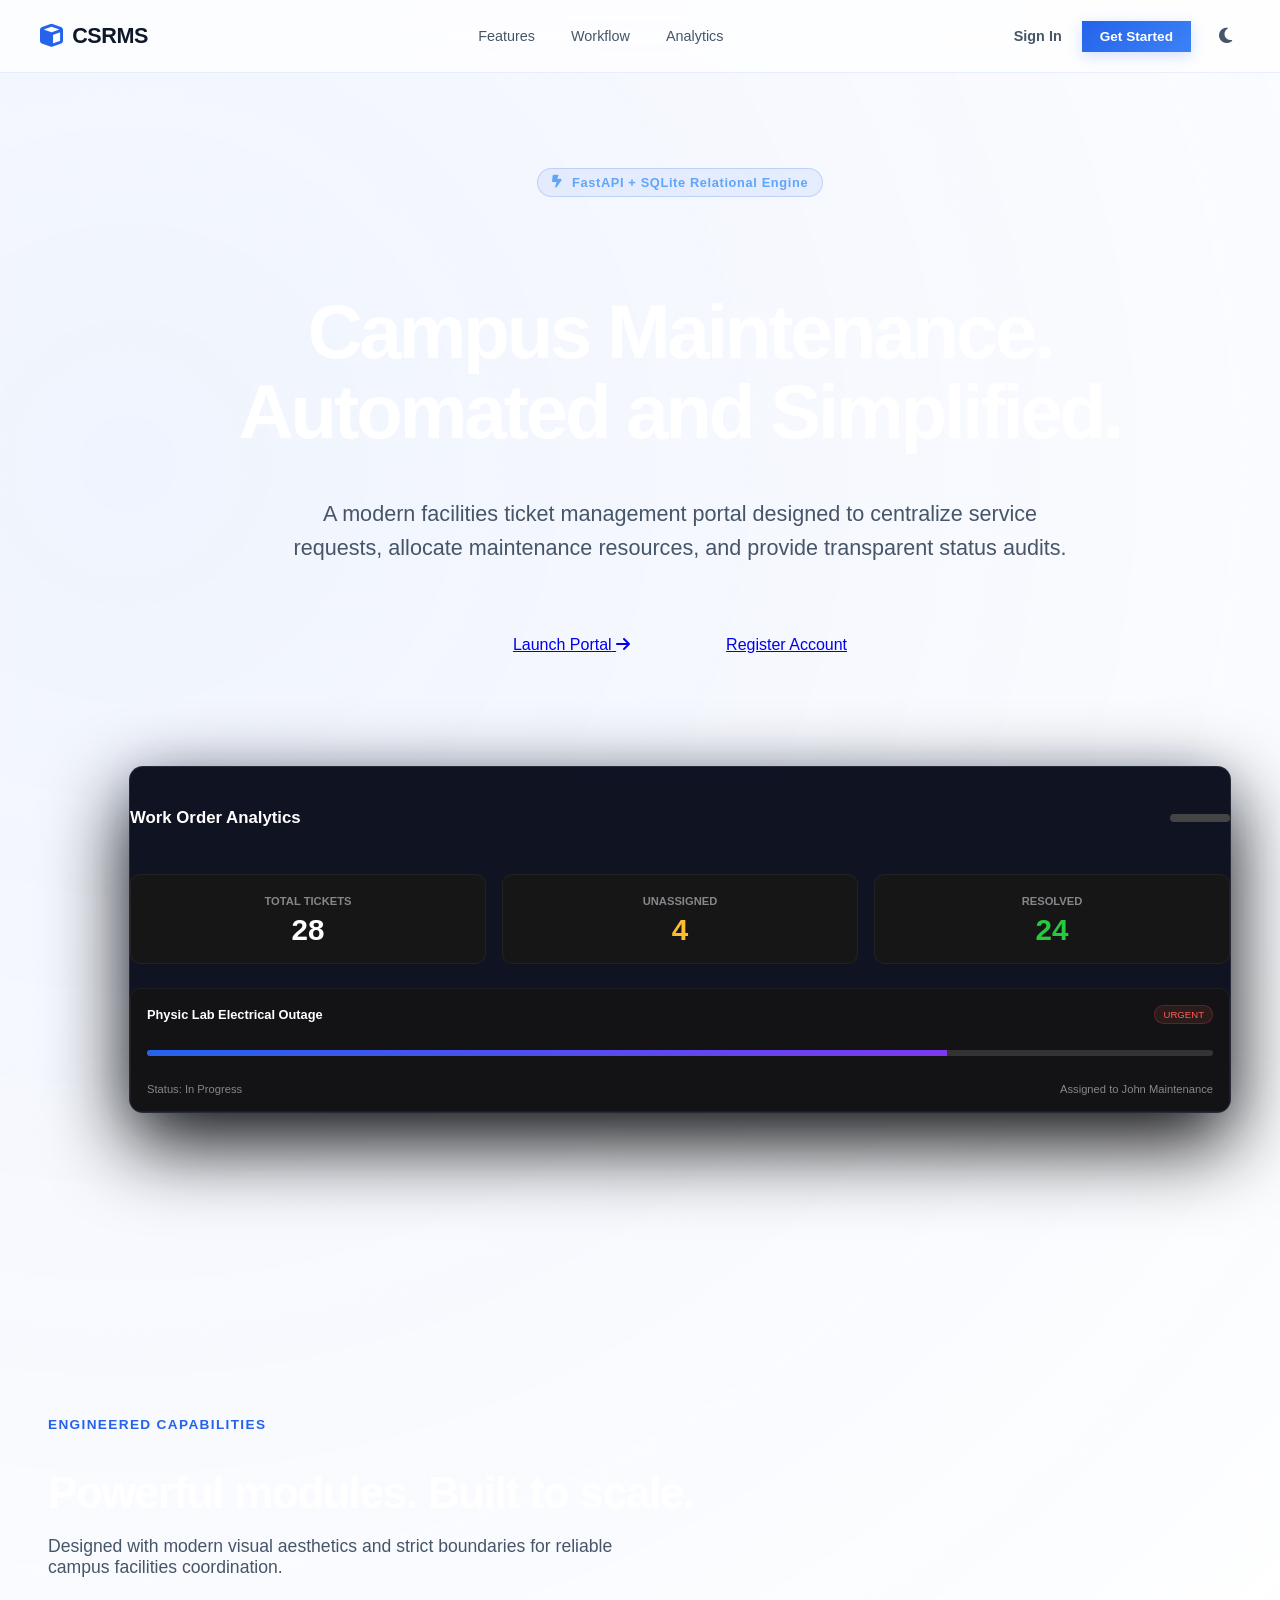
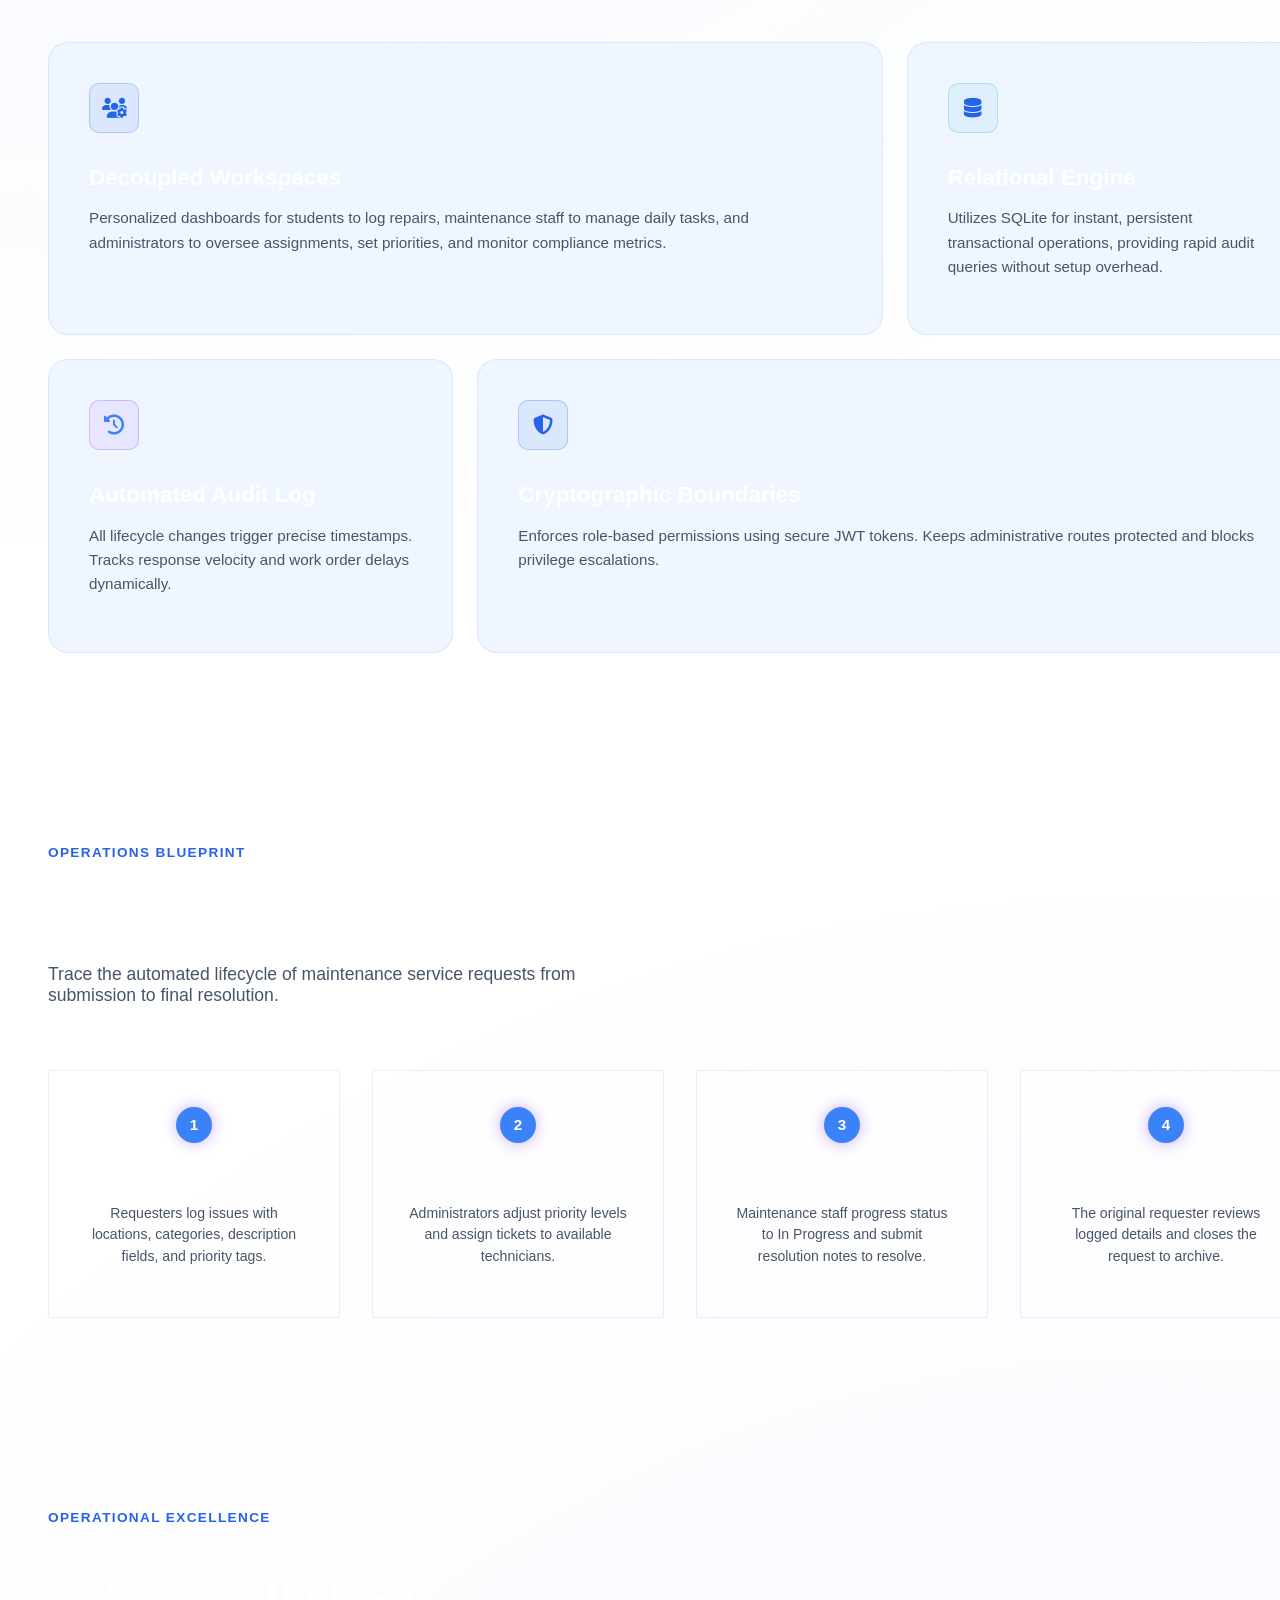
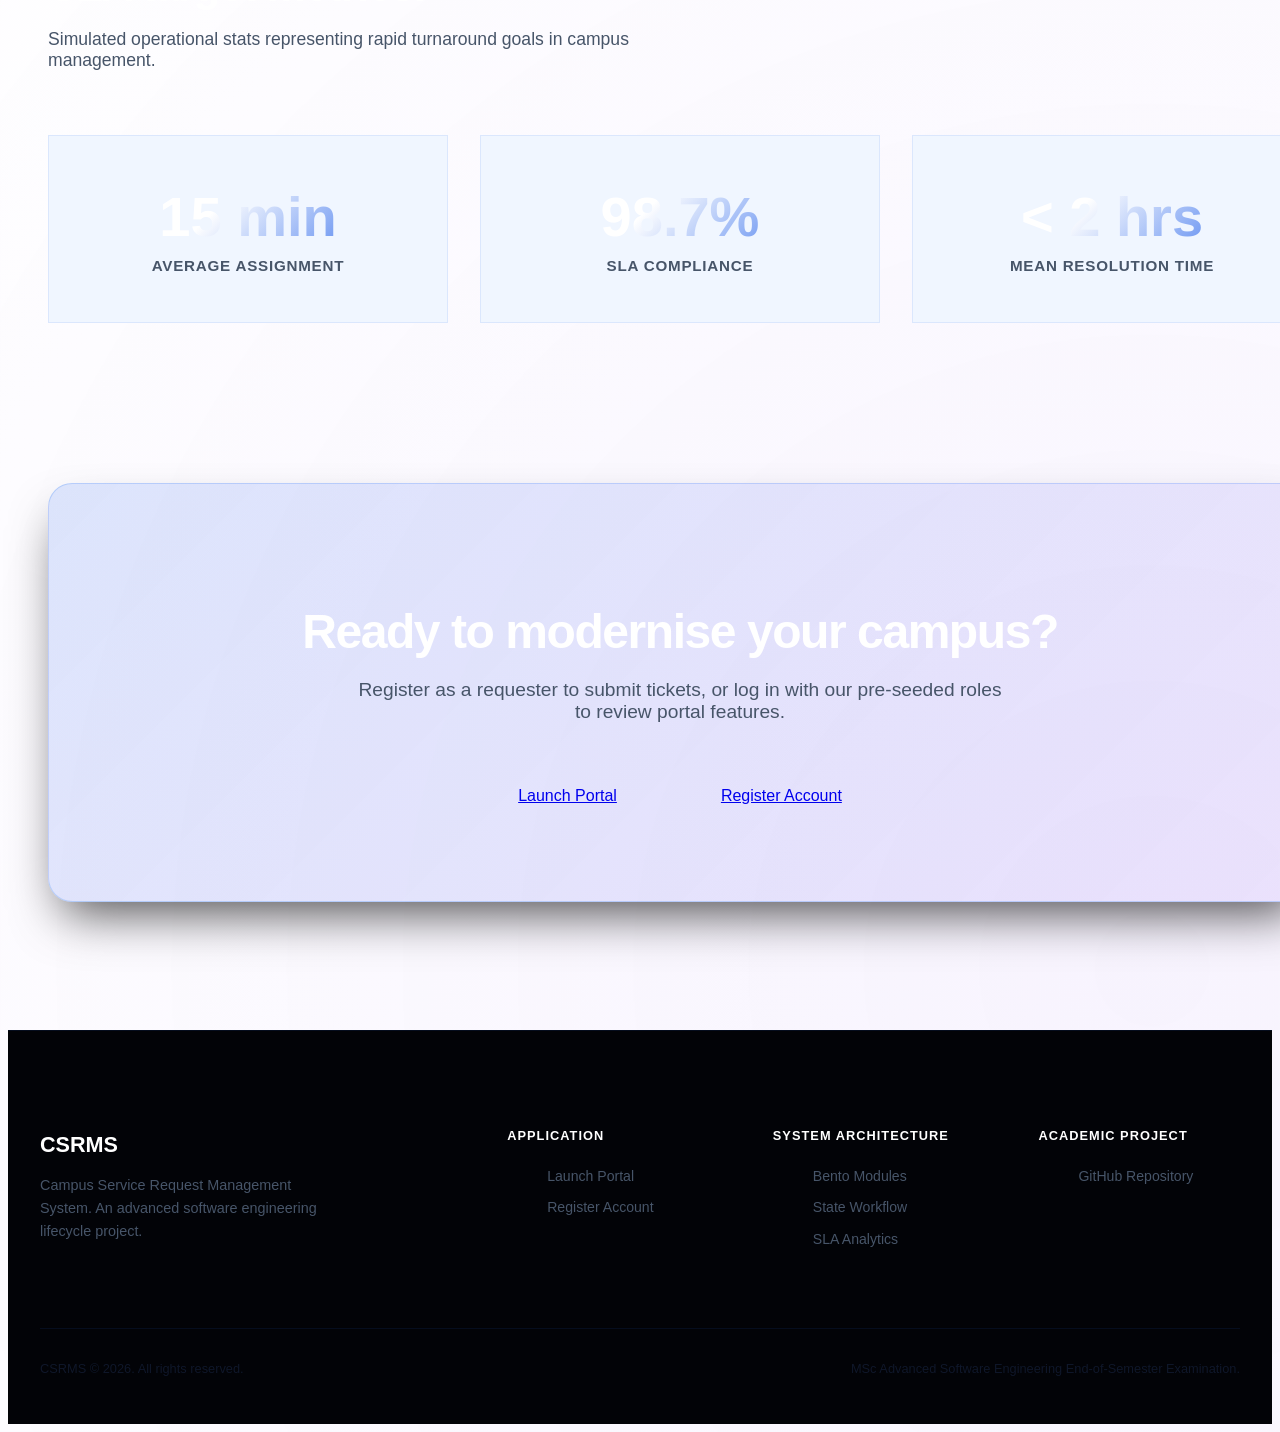
==== commit 556dfd1e: "change frontend styles)" ====
--- a/frontend/index.html
+++ b/frontend/index.html
@@ -7,19 +7,41 @@
     <link rel="stylesheet" href="/css/styles.css">
     <link rel="stylesheet" href="https://cdnjs.cloudflare.com/ajax/libs/font-awesome/6.4.0/css/all.min.css">
     <link rel="icon" href="data:,">
+    <script>
+        (function() {
+            const theme = localStorage.getItem("csrms_theme") || "light";
+            document.documentElement.setAttribute("data-theme", theme);
+        })();
+    </script>
     <style>
         /* Modern Premium SaaS Landing Theme */
         :root {
-            --landing-bg: #03050c;
-            --landing-surface: #090e1c;
-            --landing-border: rgba(255, 255, 255, 0.05);
-            --landing-border-hover: rgba(59, 130, 246, 0.25);
-            --landing-text-primary: #ffffff;
+            --landing-bg: #0a0f1d;
+            --landing-surface: #11182f;
+            --landing-border: rgba(59, 130, 246, 0.15);
+            --landing-border-hover: rgba(59, 130, 246, 0.35);
+            --landing-text-primary: #f1f5f9;
             --landing-text-secondary: #94a3b8;
-            --landing-primary: #2563eb;
-            --landing-cyan: #06b6d4;
+            --landing-primary: #3b82f6;
+            --landing-cyan: #00f2fe;
             --landing-purple: #7c3aed;
             --font-stack: -apple-system, BlinkMacSystemFont, "Segoe UI", Roboto, "Helvetica Neue", Arial, sans-serif;
+            --nav-bg: rgba(10, 15, 29, 0.75);
+            --nav-bg-scrolled: rgba(10, 15, 29, 0.95);
+        }
+
+        :root[data-theme="light"] {
+            --landing-bg: #ffffff;
+            --landing-surface: #f0f6ff;
+            --landing-border: rgba(37, 99, 235, 0.1);
+            --landing-border-hover: rgba(37, 99, 235, 0.25);
+            --landing-text-primary: #0f172a;
+            --landing-text-secondary: #475569;
+            --landing-primary: #2563eb;
+            --landing-cyan: #2563eb;
+            --landing-purple: #3b82f6;
+            --nav-bg: rgba(255, 255, 255, 0.75);
+            --nav-bg-scrolled: rgba(255, 255, 255, 0.95);
         }
 
         body {
@@ -35,7 +57,7 @@
 
         /* 1. Professional Navbar */
         .saas-nav {
-            background: rgba(3, 5, 12, 0.75);
+            background: var(--nav-bg);
             backdrop-filter: blur(24px);
             -webkit-backdrop-filter: blur(24px);
             border-bottom: 1px solid var(--landing-border);
@@ -48,8 +70,8 @@
         }
 
         .saas-nav.scrolled {
-            background: rgba(3, 5, 12, 0.95);
-            border-bottom-color: rgba(255, 255, 255, 0.1);
+            background: var(--nav-bg-scrolled);
+            border-bottom-color: var(--landing-border);
         }
 
         .nav-container {
@@ -615,6 +637,9 @@
             <div class="nav-ctas">
                 <a href="/login" class="nav-link-btn">Sign In</a>
                 <a href="/register" class="nav-primary-btn">Get Started</a>
+                <button class="theme-toggle-btn" id="landing-theme-toggle" title="Toggle Theme" style="background: none; border: none; color: var(--landing-text-secondary); cursor: pointer; font-size: 1.1rem; padding: 0.5rem; display: flex; align-items: center; justify-content: center; border-radius: var(--radius-sm); transition: var(--transition);">
+                    <i class="fa-solid fa-moon"></i>
+                </button>
             </div>
 
             <!-- Hamburger Button for Mobile -->
@@ -903,5 +928,6 @@
             window.location.replace("/dashboard");
         }
     </script>
+    <script src="/js/theme.js"></script>
 </body>
 </html>
